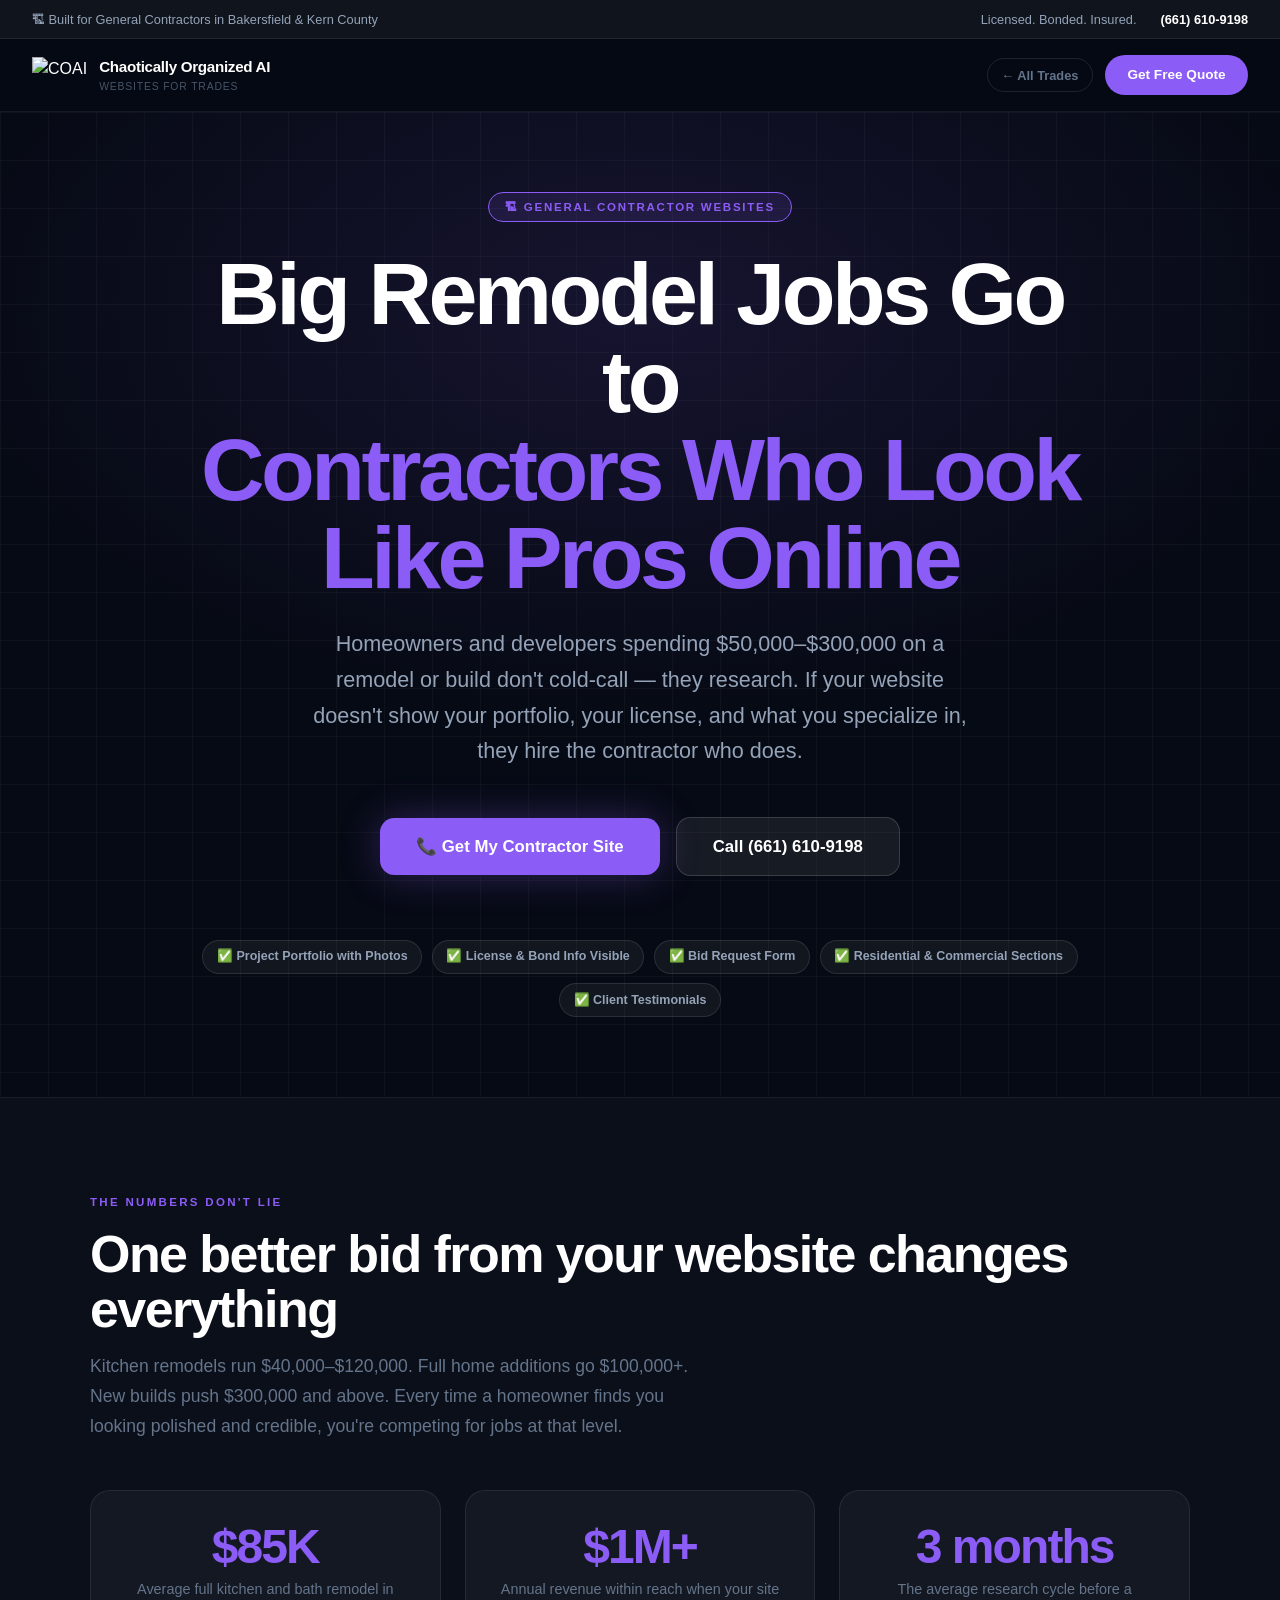
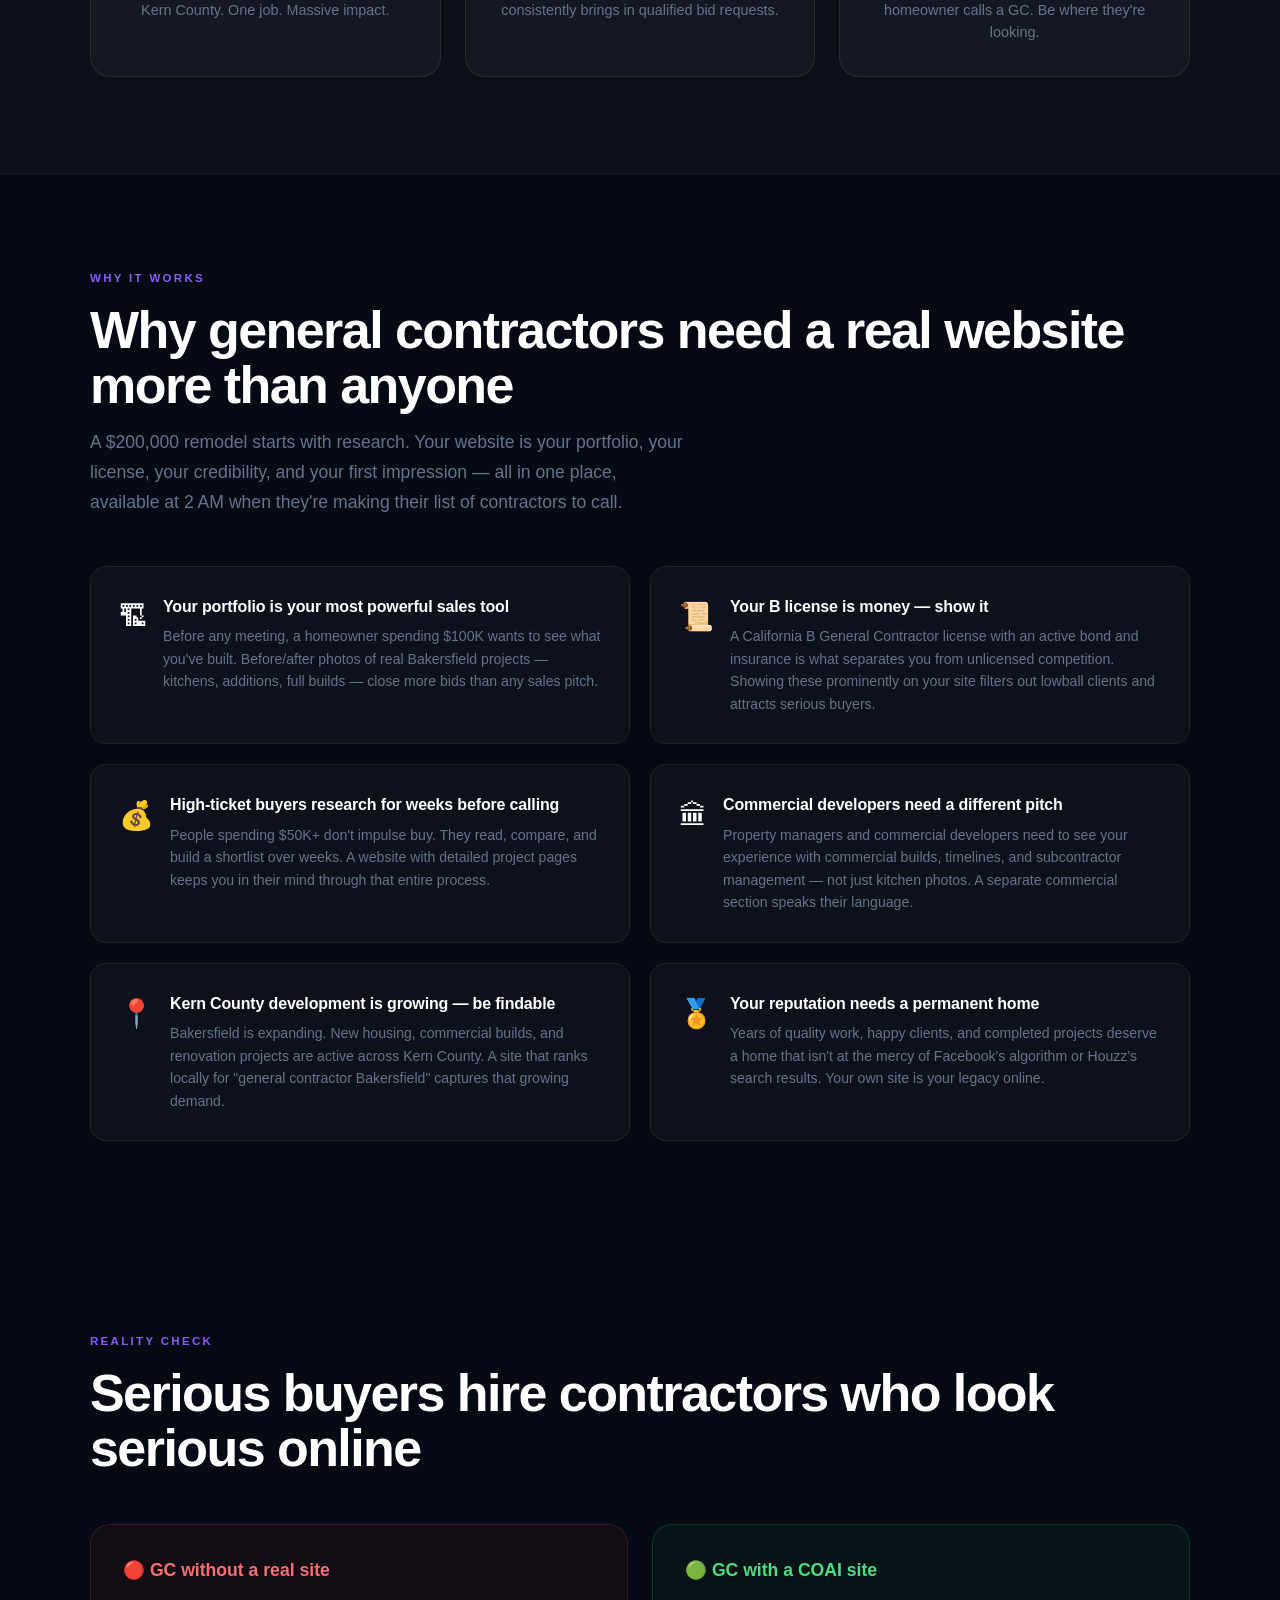
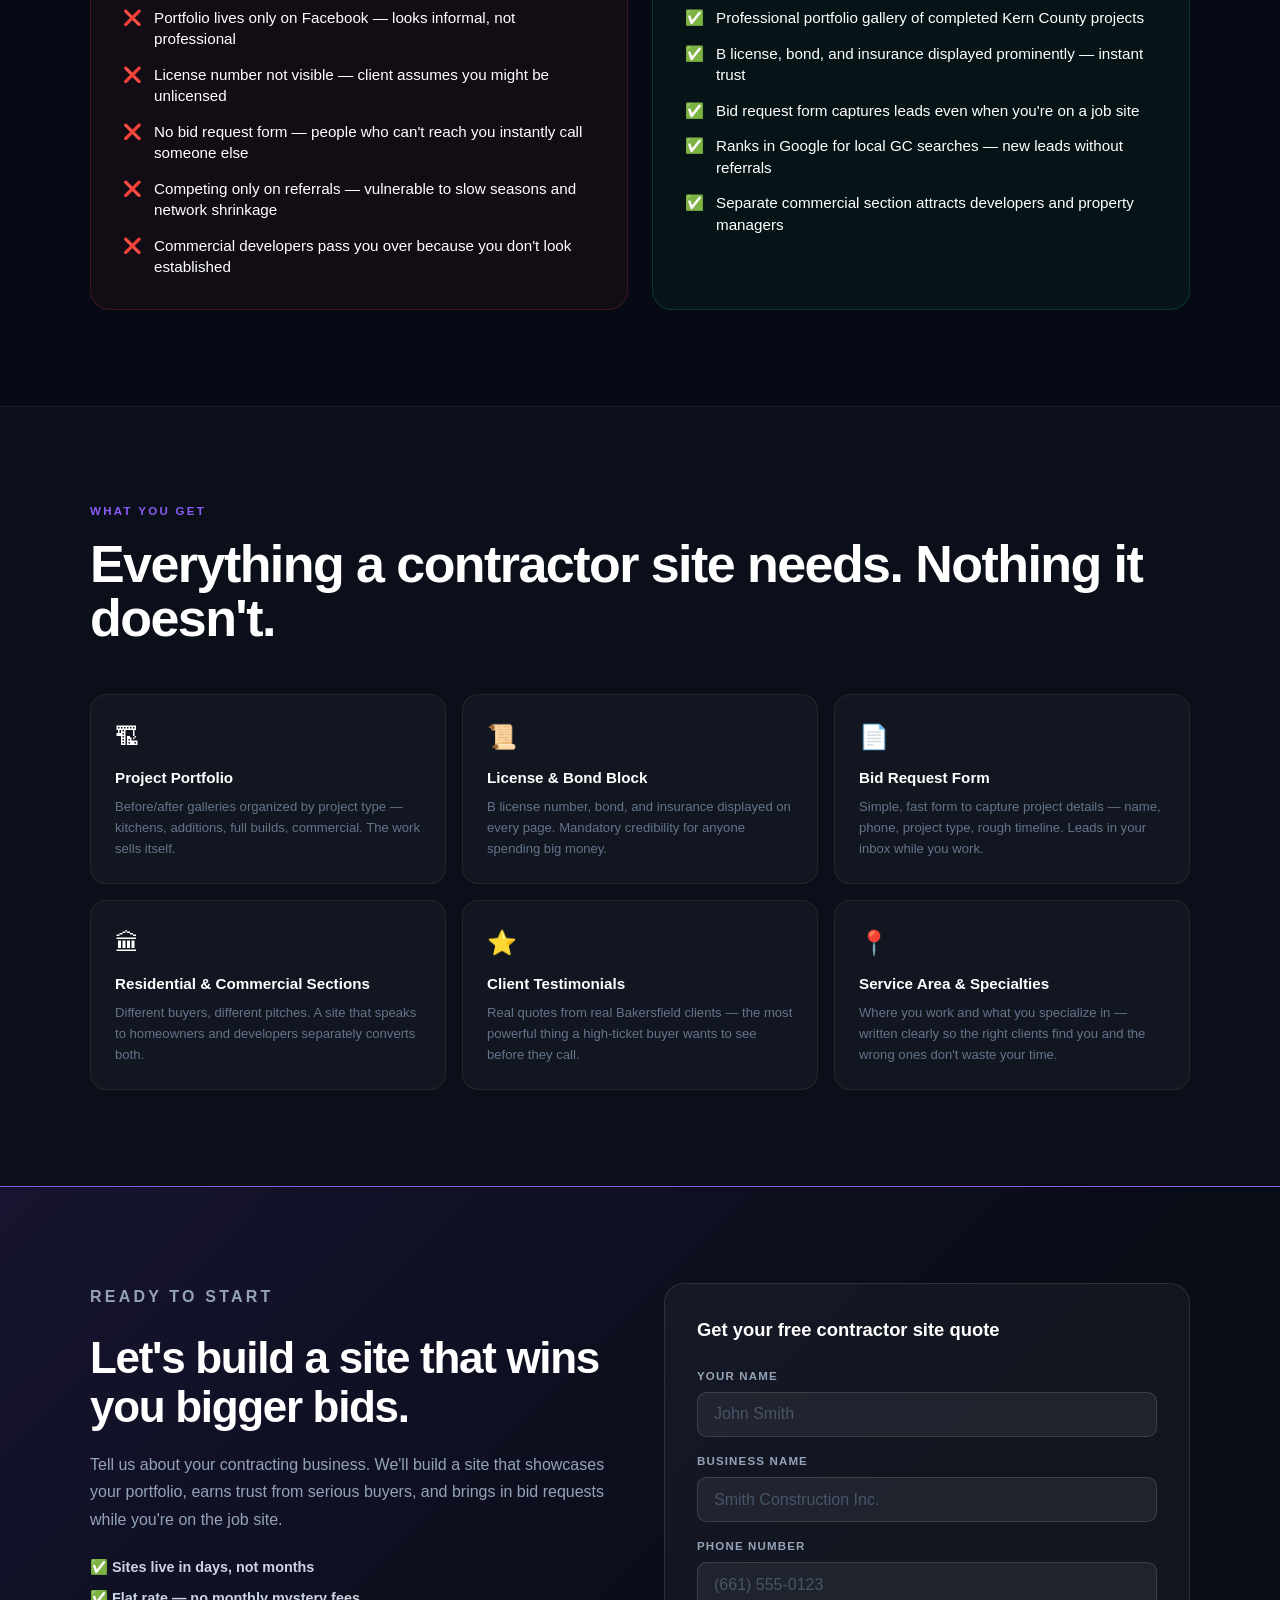
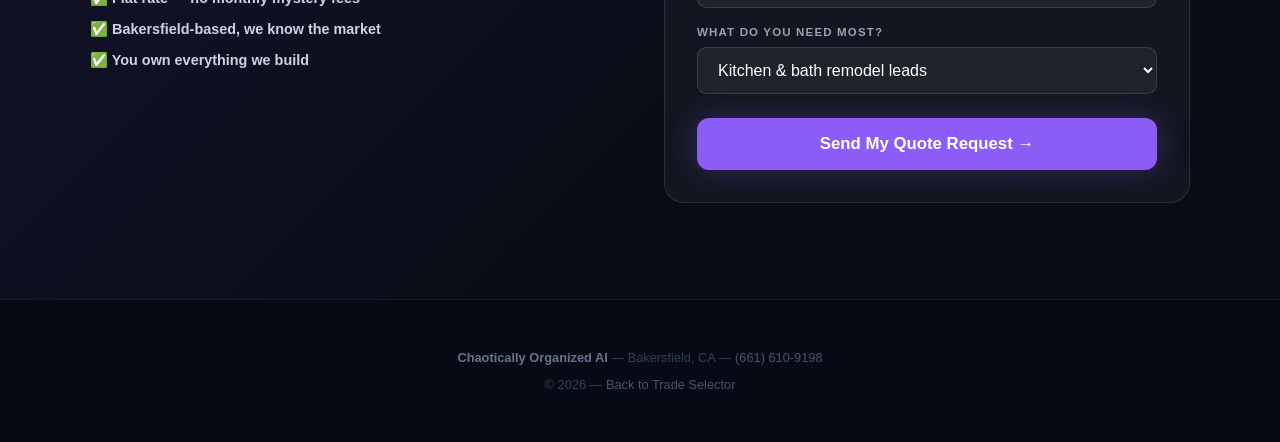
==== contractor.html @ c40cfe0a "feat: redesign with trade selector and 6 dedicated trade pages - index.html rebuilt as full-screen t" ====
<!DOCTYPE html>
<html lang="en">
<head>
    <meta charset="UTF-8">
    <meta name="viewport" content="width=device-width, initial-scale=1.0">
    <title>General Contractor Websites That Win Big Bids | Chaotically Organized AI</title>
    <link rel="stylesheet" href="trade-page.css">
    <style>
        :root {
            --tc: #8b5cf6;
            --tc-dark: #6d28d9;
            --tc-light: rgba(139,92,246,0.12);
            --tc-glow: rgba(139,92,246,0.3);
        }
    </style>
</head>
<body>

    <div class="topbar">
        <span>&#127959; Built for General Contractors in Bakersfield &amp; Kern County</span>
        <div style="display:flex;gap:1.5rem;align-items:center;">
            <span>Licensed. Bonded. Insured.</span>
            <a href="tel:6616109198">(661) 610-9198</a>
        </div>
    </div>

    <nav class="nav">
        <a href="index.html" class="nav-brand">
            <img src="coai-logo.jpg" alt="COAI">
            <div class="nav-brand-text">
                <h1>Chaotically Organized AI</h1>
                <p>Websites for trades</p>
            </div>
        </a>
        <div class="nav-actions">
            <a href="index.html" class="nav-back">&#8592; All Trades</a>
            <a href="#quote" class="nav-cta">Get Free Quote</a>
        </div>
    </nav>

    <section class="hero">
        <div class="hero-bg"></div>
        <div class="hero-bg-grid"></div>
        <div class="hero-content">
            <div class="hero-badge">&#127959; General Contractor Websites</div>
            <h1>Big Remodel Jobs Go to<br><span class="accent">Contractors Who Look Like Pros Online</span></h1>
            <p class="hero-sub">Homeowners and developers spending $50,000–$300,000 on a remodel or build don't cold-call — they research. If your website doesn't show your portfolio, your license, and what you specialize in, they hire the contractor who does.</p>
            <div class="hero-actions">
                <a href="#quote" class="btn-primary">&#128222; Get My Contractor Site</a>
                <a href="tel:6616109198" class="btn-secondary">Call (661) 610-9198</a>
            </div>
            <div class="trust-pills">
                <span class="trust-pill">&#9989; Project Portfolio with Photos</span>
                <span class="trust-pill">&#9989; License &amp; Bond Info Visible</span>
                <span class="trust-pill">&#9989; Bid Request Form</span>
                <span class="trust-pill">&#9989; Residential &amp; Commercial Sections</span>
                <span class="trust-pill">&#9989; Client Testimonials</span>
            </div>
        </div>
    </section>

    <section class="money-section">
        <div class="container">
            <p class="section-label">The Numbers Don't Lie</p>
            <h2 class="section-title">One better bid from your website changes everything</h2>
            <p class="section-body">Kitchen remodels run $40,000–$120,000. Full home additions go $100,000+. New builds push $300,000 and above. Every time a homeowner finds you looking polished and credible, you're competing for jobs at that level.</p>
            <div class="money-grid">
                <div class="money-card">
                    <div class="money-num">$85K</div>
                    <div class="money-label">Average full kitchen and bath remodel in Kern County. One job. Massive impact.</div>
                </div>
                <div class="money-card">
                    <div class="money-num">$1M+</div>
                    <div class="money-label">Annual revenue within reach when your site consistently brings in qualified bid requests.</div>
                </div>
                <div class="money-card">
                    <div class="money-num">3 months</div>
                    <div class="money-label">The average research cycle before a homeowner calls a GC. Be where they're looking.</div>
                </div>
            </div>
        </div>
    </section>

    <section style="padding:6rem 2rem;">
        <div class="container">
            <p class="section-label">Why It Works</p>
            <h2 class="section-title">Why general contractors need a real website more than anyone</h2>
            <p class="section-body" style="margin-bottom:0;">A $200,000 remodel starts with research. Your website is your portfolio, your license, your credibility, and your first impression — all in one place, available at 2 AM when they're making their list of contractors to call.</p>
            <div class="why-grid">
                <div class="why-card">
                    <span class="why-icon">&#127959;</span>
                    <div>
                        <h3>Your portfolio is your most powerful sales tool</h3>
                        <p>Before any meeting, a homeowner spending $100K wants to see what you've built. Before/after photos of real Bakersfield projects — kitchens, additions, full builds — close more bids than any sales pitch.</p>
                    </div>
                </div>
                <div class="why-card">
                    <span class="why-icon">&#128220;</span>
                    <div>
                        <h3>Your B license is money — show it</h3>
                        <p>A California B General Contractor license with an active bond and insurance is what separates you from unlicensed competition. Showing these prominently on your site filters out lowball clients and attracts serious buyers.</p>
                    </div>
                </div>
                <div class="why-card">
                    <span class="why-icon">&#128176;</span>
                    <div>
                        <h3>High-ticket buyers research for weeks before calling</h3>
                        <p>People spending $50K+ don't impulse buy. They read, compare, and build a shortlist over weeks. A website with detailed project pages keeps you in their mind through that entire process.</p>
                    </div>
                </div>
                <div class="why-card">
                    <span class="why-icon">&#127963;</span>
                    <div>
                        <h3>Commercial developers need a different pitch</h3>
                        <p>Property managers and commercial developers need to see your experience with commercial builds, timelines, and subcontractor management — not just kitchen photos. A separate commercial section speaks their language.</p>
                    </div>
                </div>
                <div class="why-card">
                    <span class="why-icon">&#128205;</span>
                    <div>
                        <h3>Kern County development is growing — be findable</h3>
                        <p>Bakersfield is expanding. New housing, commercial builds, and renovation projects are active across Kern County. A site that ranks locally for "general contractor Bakersfield" captures that growing demand.</p>
                    </div>
                </div>
                <div class="why-card">
                    <span class="why-icon">&#127941;</span>
                    <div>
                        <h3>Your reputation needs a permanent home</h3>
                        <p>Years of quality work, happy clients, and completed projects deserve a home that isn't at the mercy of Facebook's algorithm or Houzz's search results. Your own site is your legacy online.</p>
                    </div>
                </div>
            </div>
        </div>
    </section>

    <section class="compare-section">
        <div class="container">
            <p class="section-label">Reality Check</p>
            <h2 class="section-title">Serious buyers hire contractors who look serious online</h2>
            <div class="compare-grid">
                <div class="compare-bad">
                    <h3>&#128308; GC without a real site</h3>
                    <ul class="compare-list">
                        <li><span>&#10060;</span><span>Portfolio lives only on Facebook — looks informal, not professional</span></li>
                        <li><span>&#10060;</span><span>License number not visible — client assumes you might be unlicensed</span></li>
                        <li><span>&#10060;</span><span>No bid request form — people who can't reach you instantly call someone else</span></li>
                        <li><span>&#10060;</span><span>Competing only on referrals — vulnerable to slow seasons and network shrinkage</span></li>
                        <li><span>&#10060;</span><span>Commercial developers pass you over because you don't look established</span></li>
                    </ul>
                </div>
                <div class="compare-good">
                    <h3>&#128994; GC with a COAI site</h3>
                    <ul class="compare-list">
                        <li><span>&#9989;</span><span>Professional portfolio gallery of completed Kern County projects</span></li>
                        <li><span>&#9989;</span><span>B license, bond, and insurance displayed prominently — instant trust</span></li>
                        <li><span>&#9989;</span><span>Bid request form captures leads even when you're on a job site</span></li>
                        <li><span>&#9989;</span><span>Ranks in Google for local GC searches — new leads without referrals</span></li>
                        <li><span>&#9989;</span><span>Separate commercial section attracts developers and property managers</span></li>
                    </ul>
                </div>
            </div>
        </div>
    </section>

    <section class="features-section">
        <div class="container">
            <p class="section-label">What You Get</p>
            <h2 class="section-title">Everything a contractor site needs. Nothing it doesn't.</h2>
            <div class="features-grid">
                <div class="feature-card">
                    <div class="feat-icon">&#127959;</div>
                    <h3>Project Portfolio</h3>
                    <p>Before/after galleries organized by project type — kitchens, additions, full builds, commercial. The work sells itself.</p>
                </div>
                <div class="feature-card">
                    <div class="feat-icon">&#128220;</div>
                    <h3>License &amp; Bond Block</h3>
                    <p>B license number, bond, and insurance displayed on every page. Mandatory credibility for anyone spending big money.</p>
                </div>
                <div class="feature-card">
                    <div class="feat-icon">&#128196;</div>
                    <h3>Bid Request Form</h3>
                    <p>Simple, fast form to capture project details — name, phone, project type, rough timeline. Leads in your inbox while you work.</p>
                </div>
                <div class="feature-card">
                    <div class="feat-icon">&#127963;</div>
                    <h3>Residential &amp; Commercial Sections</h3>
                    <p>Different buyers, different pitches. A site that speaks to homeowners and developers separately converts both.</p>
                </div>
                <div class="feature-card">
                    <div class="feat-icon">&#11088;</div>
                    <h3>Client Testimonials</h3>
                    <p>Real quotes from real Bakersfield clients — the most powerful thing a high-ticket buyer wants to see before they call.</p>
                </div>
                <div class="feature-card">
                    <div class="feat-icon">&#128205;</div>
                    <h3>Service Area &amp; Specialties</h3>
                    <p>Where you work and what you specialize in — written clearly so the right clients find you and the wrong ones don't waste your time.</p>
                </div>
            </div>
        </div>
    </section>

    <section id="quote" class="cta-section">
        <div class="container">
            <div class="cta-inner">
                <div class="cta-copy">
                    <p class="section-label">Ready to Start</p>
                    <h2>Let's build a site that wins you bigger bids.</h2>
                    <p>Tell us about your contracting business. We'll build a site that showcases your portfolio, earns trust from serious buyers, and brings in bid requests while you're on the job site.</p>
                    <div class="cta-facts">
                        <span class="cta-fact">&#9989; Sites live in days, not months</span>
                        <span class="cta-fact">&#9989; Flat rate — no monthly mystery fees</span>
                        <span class="cta-fact">&#9989; Bakersfield-based, we know the market</span>
                        <span class="cta-fact">&#9989; You own everything we build</span>
                    </div>
                </div>
                <div class="cta-form">
                    <h3>Get your free contractor site quote</h3>
                    <form>
                        <div class="form-field">
                            <label>Your Name</label>
                            <input type="text" placeholder="John Smith" required>
                        </div>
                        <div class="form-field">
                            <label>Business Name</label>
                            <input type="text" placeholder="Smith Construction Inc." required>
                        </div>
                        <div class="form-field">
                            <label>Phone Number</label>
                            <input type="tel" placeholder="(661) 555-0123" required>
                        </div>
                        <div class="form-field">
                            <label>What do you need most?</label>
                            <select>
                                <option>Kitchen &amp; bath remodel leads</option>
                                <option>Home addition and new build bids</option>
                                <option>Commercial construction clients</option>
                                <option>A portfolio site to close more bids</option>
                                <option>All of the above</option>
                            </select>
                        </div>
                        <button type="submit" class="form-submit">Send My Quote Request &#8594;</button>
                    </form>
                </div>
            </div>
        </div>
    </section>

    <footer>
        <strong>Chaotically Organized AI</strong> &mdash; Bakersfield, CA &mdash; <a href="tel:6616109198">(661) 610-9198</a><br>
        <span style="margin-top:0.5rem;display:block;">&copy; 2026 &mdash; <a href="index.html">Back to Trade Selector</a></span>
    </footer>

</body>
</html>
---- trade-page.css ----
/* Shared styles for all trade pages */
* { box-sizing: border-box; margin: 0; padding: 0; }

:root {
    --tc: #3b82f6;
    --tc-dark: #1d4ed8;
    --tc-light: rgba(59,130,246,0.15);
    --tc-glow: rgba(59,130,246,0.25);
}

html { scroll-behavior: smooth; }

body {
    font-family: -apple-system, BlinkMacSystemFont, "Segoe UI", Roboto, sans-serif;
    background: #060a14;
    color: white;
    line-height: 1.5;
}

/* Top bar */
.topbar {
    display: flex;
    justify-content: space-between;
    align-items: center;
    padding: 0.6rem 2rem;
    background: rgba(255,255,255,0.04);
    border-bottom: 1px solid rgba(255,255,255,0.07);
    font-size: 0.8rem;
    color: #94a3b8;
    flex-wrap: wrap;
    gap: 0.5rem;
}

.topbar a { color: white; text-decoration: none; font-weight: 700; }

/* Nav */
.nav {
    display: flex;
    justify-content: space-between;
    align-items: center;
    padding: 1rem 2rem;
    border-bottom: 1px solid rgba(255,255,255,0.07);
    position: sticky;
    top: 0;
    z-index: 100;
    background: rgba(6,10,20,0.95);
    backdrop-filter: blur(12px);
}

.nav-brand {
    display: flex;
    align-items: center;
    gap: 0.75rem;
    text-decoration: none;
    color: white;
}

.nav-brand img { height: 2.25rem; width: auto; }
.nav-brand-text h1 { font-size: 0.95rem; font-weight: 900; letter-spacing: -0.02em; }
.nav-brand-text p { font-size: 0.65rem; color: #475569; text-transform: uppercase; letter-spacing: 0.08em; }

.nav-actions { display: flex; gap: 0.75rem; align-items: center; }

.nav-back {
    color: #64748b;
    text-decoration: none;
    font-size: 0.8rem;
    font-weight: 600;
    padding: 0.4rem 0.85rem;
    border: 1px solid rgba(255,255,255,0.1);
    border-radius: 99px;
    transition: color 0.2s, border-color 0.2s;
}

.nav-back:hover { color: white; border-color: rgba(255,255,255,0.3); }

.nav-cta {
    background: var(--tc);
    color: white;
    text-decoration: none;
    font-weight: 800;
    font-size: 0.85rem;
    padding: 0.6rem 1.4rem;
    border-radius: 99px;
    transition: opacity 0.2s, transform 0.2s;
}

.nav-cta:hover { opacity: 0.85; transform: scale(1.03); }

/* Hero */
.hero {
    min-height: 92vh;
    display: flex;
    flex-direction: column;
    justify-content: center;
    padding: 5rem 2rem;
    text-align: center;
    position: relative;
    overflow: hidden;
}

.hero-bg {
    position: absolute;
    inset: 0;
    background: radial-gradient(ellipse 80% 60% at 50% 20%, var(--tc-light), transparent 70%);
    pointer-events: none;
}

.hero-bg-grid {
    position: absolute;
    inset: 0;
    background-image:
        linear-gradient(rgba(255,255,255,0.03) 1px, transparent 1px),
        linear-gradient(90deg, rgba(255,255,255,0.03) 1px, transparent 1px);
    background-size: 48px 48px;
    pointer-events: none;
}

.hero-content {
    position: relative;
    z-index: 2;
    max-width: 900px;
    margin: 0 auto;
}

.hero-badge {
    display: inline-flex;
    align-items: center;
    gap: 0.4rem;
    background: var(--tc-light);
    border: 1px solid var(--tc);
    color: var(--tc);
    font-size: 0.72rem;
    font-weight: 800;
    text-transform: uppercase;
    letter-spacing: 0.15em;
    padding: 0.35rem 1rem;
    border-radius: 99px;
    margin-bottom: 1.75rem;
}

.hero h1 {
    font-size: clamp(2.5rem, 7vw, 5.5rem);
    font-weight: 900;
    letter-spacing: -0.04em;
    line-height: 1;
    margin-bottom: 1.5rem;
}

.hero h1 .accent { color: var(--tc); }

.hero-sub {
    font-size: clamp(1.05rem, 2.5vw, 1.35rem);
    color: #94a3b8;
    max-width: 680px;
    margin: 0 auto 3rem;
    line-height: 1.65;
}

.hero-actions {
    display: flex;
    flex-direction: column;
    gap: 1rem;
    align-items: center;
    justify-content: center;
    margin-bottom: 4rem;
}

@media (min-width: 540px) {
    .hero-actions { flex-direction: row; }
}

.btn-primary {
    display: inline-flex;
    align-items: center;
    gap: 0.5rem;
    background: var(--tc);
    color: white;
    text-decoration: none;
    font-weight: 800;
    font-size: 1.05rem;
    padding: 1rem 2.25rem;
    border-radius: 0.9rem;
    transition: opacity 0.2s, transform 0.15s;
    box-shadow: 0 0 40px var(--tc-glow);
    border: none;
    cursor: pointer;
}

.btn-primary:hover { opacity: 0.88; transform: translateY(-2px); }

.btn-secondary {
    display: inline-flex;
    align-items: center;
    gap: 0.5rem;
    background: rgba(255,255,255,0.07);
    border: 1px solid rgba(255,255,255,0.15);
    color: white;
    text-decoration: none;
    font-weight: 700;
    font-size: 1.05rem;
    padding: 1rem 2.25rem;
    border-radius: 0.9rem;
    transition: background 0.2s, transform 0.15s;
}

.btn-secondary:hover { background: rgba(255,255,255,0.12); transform: translateY(-2px); }

/* Trust pills */
.trust-pills {
    display: flex;
    flex-wrap: wrap;
    justify-content: center;
    gap: 0.6rem;
}

.trust-pill {
    background: rgba(255,255,255,0.05);
    border: 1px solid rgba(255,255,255,0.1);
    padding: 0.4rem 0.85rem;
    border-radius: 99px;
    font-size: 0.78rem;
    font-weight: 600;
    color: #94a3b8;
}

/* Section base */
section { padding: 6rem 2rem; }
.container { max-width: 1100px; margin: 0 auto; }
.section-label {
    font-size: 0.72rem;
    text-transform: uppercase;
    letter-spacing: 0.2em;
    font-weight: 700;
    color: var(--tc);
    margin-bottom: 1rem;
}
.section-title {
    font-size: clamp(2rem, 5vw, 3.25rem);
    font-weight: 900;
    letter-spacing: -0.03em;
    line-height: 1.05;
    margin-bottom: 1rem;
}
.section-body {
    font-size: 1.1rem;
    color: #64748b;
    max-width: 600px;
    line-height: 1.7;
}

/* Money section */
.money-section {
    background: rgba(255,255,255,0.02);
    border-top: 1px solid rgba(255,255,255,0.06);
    border-bottom: 1px solid rgba(255,255,255,0.06);
}

.money-grid {
    display: grid;
    grid-template-columns: 1fr;
    gap: 1.5rem;
    margin-top: 3rem;
}

@media (min-width: 640px) { .money-grid { grid-template-columns: repeat(3, 1fr); } }

.money-card {
    background: rgba(255,255,255,0.04);
    border: 1px solid rgba(255,255,255,0.08);
    border-radius: 1.25rem;
    padding: 2rem;
    text-align: center;
}

.money-num {
    font-size: 3rem;
    font-weight: 900;
    letter-spacing: -0.04em;
    color: var(--tc);
    line-height: 1;
    margin-bottom: 0.5rem;
}

.money-label {
    font-size: 0.9rem;
    color: #64748b;
    line-height: 1.5;
}

/* Why section */
.why-grid {
    display: grid;
    grid-template-columns: 1fr;
    gap: 1.25rem;
    margin-top: 3rem;
}

@media (min-width: 680px) { .why-grid { grid-template-columns: repeat(2, 1fr); } }

.why-card {
    background: rgba(255,255,255,0.03);
    border: 1px solid rgba(255,255,255,0.07);
    border-radius: 1rem;
    padding: 1.75rem;
    display: flex;
    gap: 1rem;
    align-items: flex-start;
    transition: border-color 0.2s, background 0.2s;
}

.why-card:hover {
    border-color: var(--tc);
    background: var(--tc-light);
}

.why-icon {
    font-size: 1.75rem;
    flex-shrink: 0;
    margin-top: 0.1rem;
}

.why-card h3 {
    font-size: 1rem;
    font-weight: 800;
    margin-bottom: 0.4rem;
    letter-spacing: -0.01em;
}

.why-card p {
    font-size: 0.88rem;
    color: #64748b;
    line-height: 1.6;
}

/* Comparison section */
.compare-section { background: #060a14; }

.compare-grid {
    display: grid;
    grid-template-columns: 1fr;
    gap: 1.5rem;
    margin-top: 3rem;
}

@media (min-width: 680px) { .compare-grid { grid-template-columns: 1fr 1fr; } }

.compare-bad {
    background: rgba(239,68,68,0.05);
    border: 1px solid rgba(239,68,68,0.2);
    border-radius: 1.25rem;
    padding: 2rem;
}

.compare-bad h3 { font-size: 1.1rem; font-weight: 800; color: #f87171; margin-bottom: 1.5rem; }

.compare-good {
    background: rgba(34,197,94,0.05);
    border: 1px solid rgba(34,197,94,0.2);
    border-radius: 1.25rem;
    padding: 2rem;
}

.compare-good h3 { font-size: 1.1rem; font-weight: 800; color: #4ade80; margin-bottom: 1.5rem; }

.compare-list {
    list-style: none;
    display: flex;
    flex-direction: column;
    gap: 0.9rem;
}

.compare-list li {
    display: flex;
    gap: 0.75rem;
    font-size: 0.95rem;
    align-items: flex-start;
    line-height: 1.4;
}

/* Features section */
.features-section {
    background: rgba(255,255,255,0.02);
    border-top: 1px solid rgba(255,255,255,0.06);
}

.features-grid {
    display: grid;
    grid-template-columns: 1fr;
    gap: 1rem;
    margin-top: 3rem;
}

@media (min-width: 680px) { .features-grid { grid-template-columns: repeat(3, 1fr); } }

.feature-card {
    background: rgba(255,255,255,0.03);
    border: 1px solid rgba(255,255,255,0.07);
    border-radius: 1rem;
    padding: 1.5rem;
}

.feature-card .feat-icon { font-size: 1.5rem; margin-bottom: 0.75rem; }
.feature-card h3 { font-size: 0.95rem; font-weight: 800; margin-bottom: 0.4rem; }
.feature-card p { font-size: 0.82rem; color: #64748b; line-height: 1.6; }

/* CTA Section */
.cta-section {
    background: linear-gradient(135deg, var(--tc-light) 0%, rgba(255,255,255,0.01) 60%);
    border-top: 1px solid var(--tc);
}

.cta-inner {
    display: grid;
    grid-template-columns: 1fr;
    gap: 3rem;
    align-items: start;
}

@media (min-width: 768px) { .cta-inner { grid-template-columns: 1fr 1fr; } }

.cta-copy h2 {
    font-size: clamp(1.8rem, 4vw, 2.75rem);
    font-weight: 900;
    letter-spacing: -0.03em;
    line-height: 1.1;
    margin-bottom: 1.25rem;
}

.cta-copy p { font-size: 1rem; color: #94a3b8; line-height: 1.7; margin-bottom: 1.5rem; }

.cta-facts { display: flex; flex-direction: column; gap: 0.6rem; }

.cta-fact {
    display: flex;
    align-items: center;
    gap: 0.6rem;
    font-size: 0.9rem;
    font-weight: 600;
    color: #cbd5e1;
}

/* Form */
.cta-form {
    background: rgba(255,255,255,0.04);
    border: 1px solid rgba(255,255,255,0.1);
    border-radius: 1.25rem;
    padding: 2rem;
}

.cta-form h3 { font-size: 1.15rem; font-weight: 800; margin-bottom: 1.5rem; }

.form-field { margin-bottom: 1rem; }

.form-field label {
    display: block;
    font-size: 0.72rem;
    text-transform: uppercase;
    letter-spacing: 0.1em;
    font-weight: 700;
    color: #94a3b8;
    margin-bottom: 0.4rem;
}

.form-field input,
.form-field select {
    width: 100%;
    background: rgba(255,255,255,0.06);
    border: 1px solid rgba(255,255,255,0.12);
    color: white;
    font-size: 1rem;
    padding: 0.8rem 1rem;
    border-radius: 0.6rem;
    outline: none;
    transition: border-color 0.2s;
    font-family: inherit;
}

.form-field input::placeholder { color: #475569; }
.form-field input:focus,
.form-field select:focus { border-color: var(--tc); }
.form-field select option { background: #0f172a; }

.form-submit {
    width: 100%;
    background: var(--tc);
    color: white;
    border: none;
    font-weight: 800;
    font-size: 1.05rem;
    padding: 1rem;
    border-radius: 0.75rem;
    cursor: pointer;
    margin-top: 0.5rem;
    transition: opacity 0.2s, transform 0.15s;
    box-shadow: 0 0 30px var(--tc-glow);
}

.form-submit:hover { opacity: 0.87; transform: translateY(-1px); }

/* Footer */
footer {
    padding: 3rem 2rem;
    border-top: 1px solid rgba(255,255,255,0.06);
    text-align: center;
    color: #334155;
    font-size: 0.8rem;
}

footer strong { color: #64748b; }
footer a { color: #475569; text-decoration: none; }
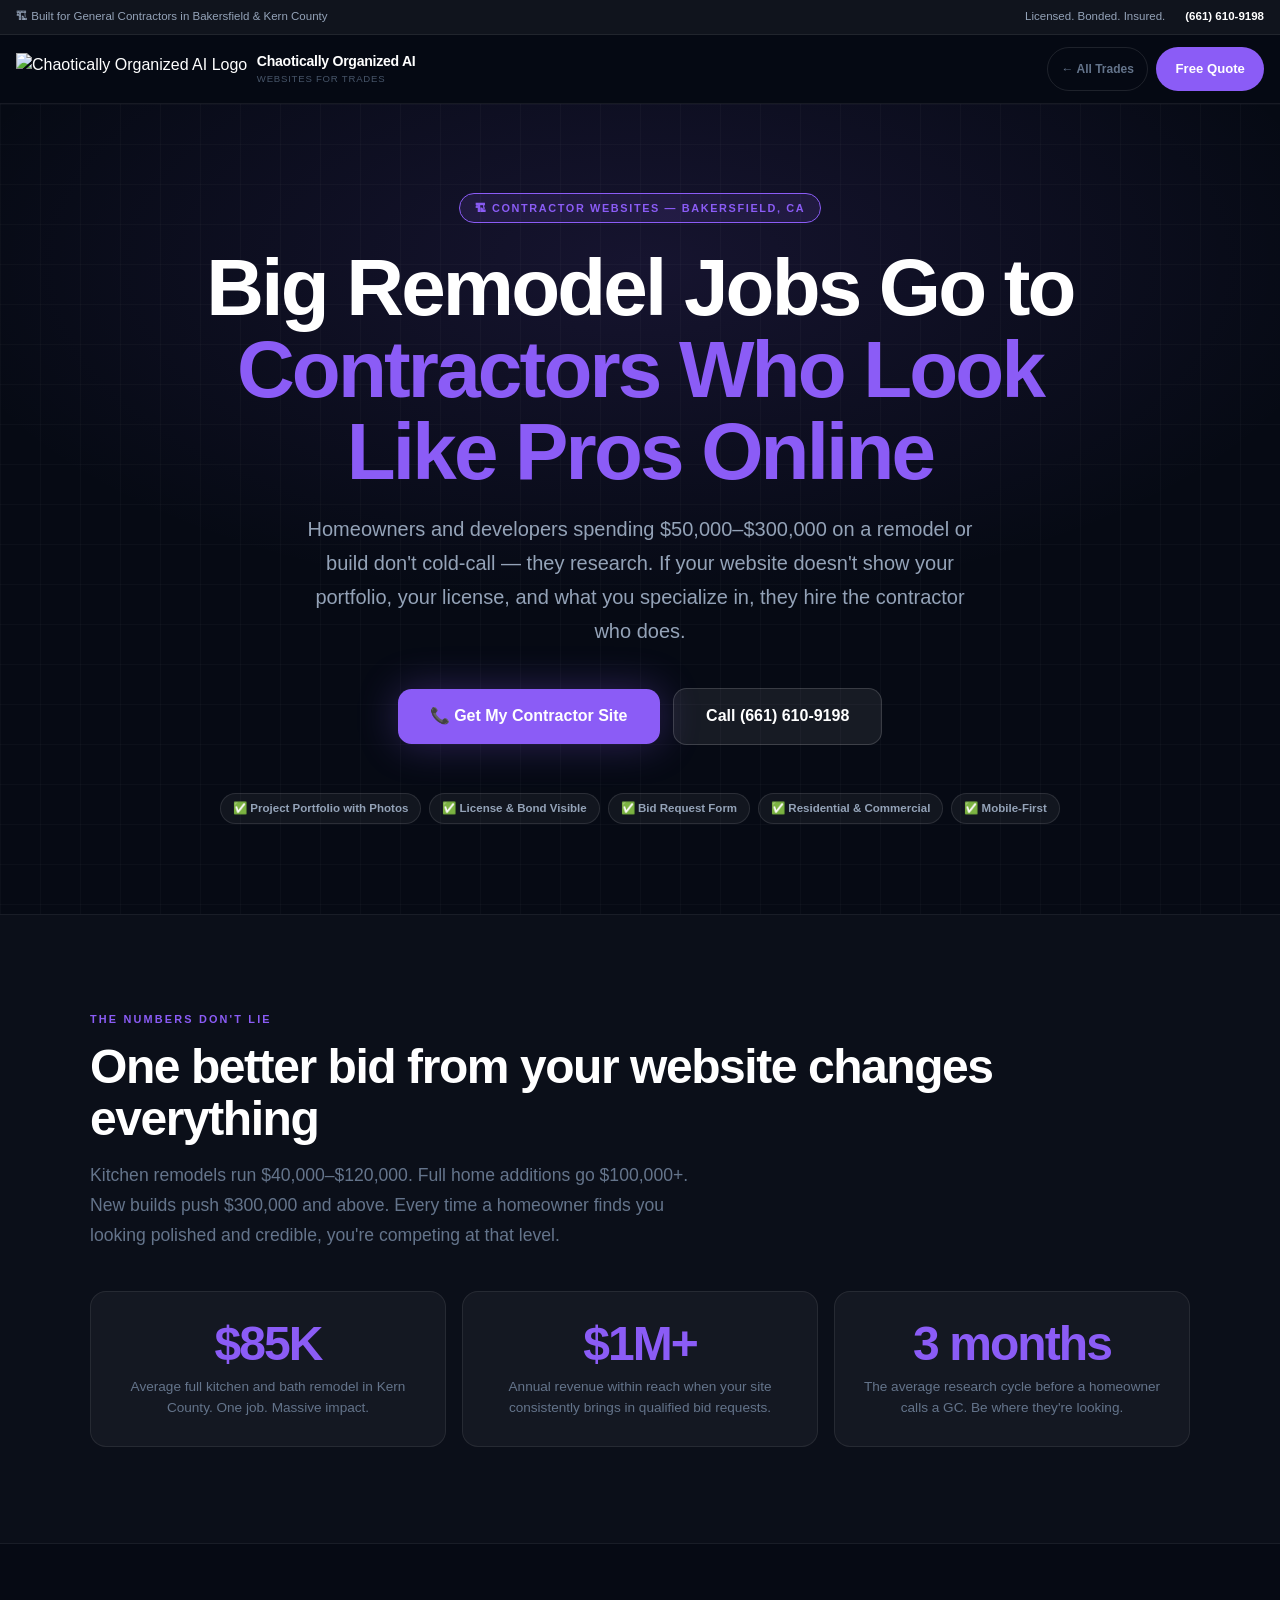
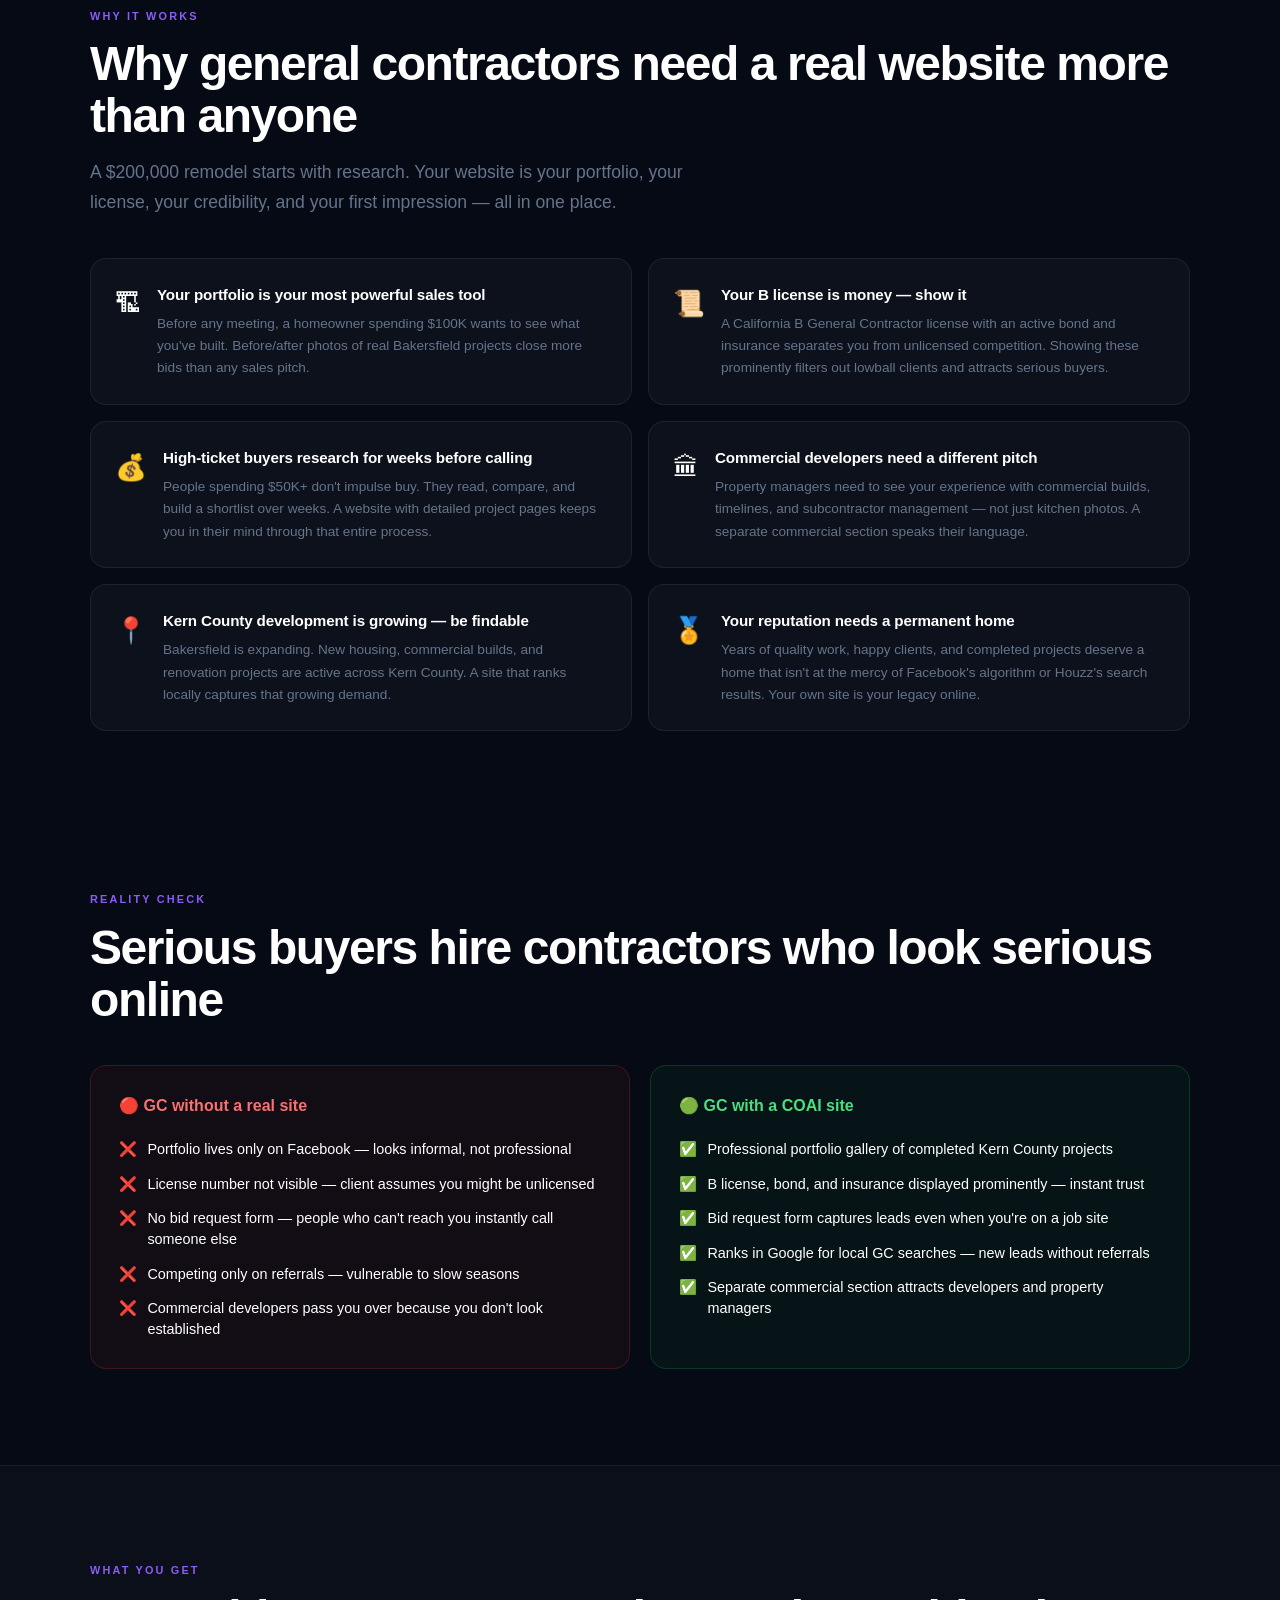
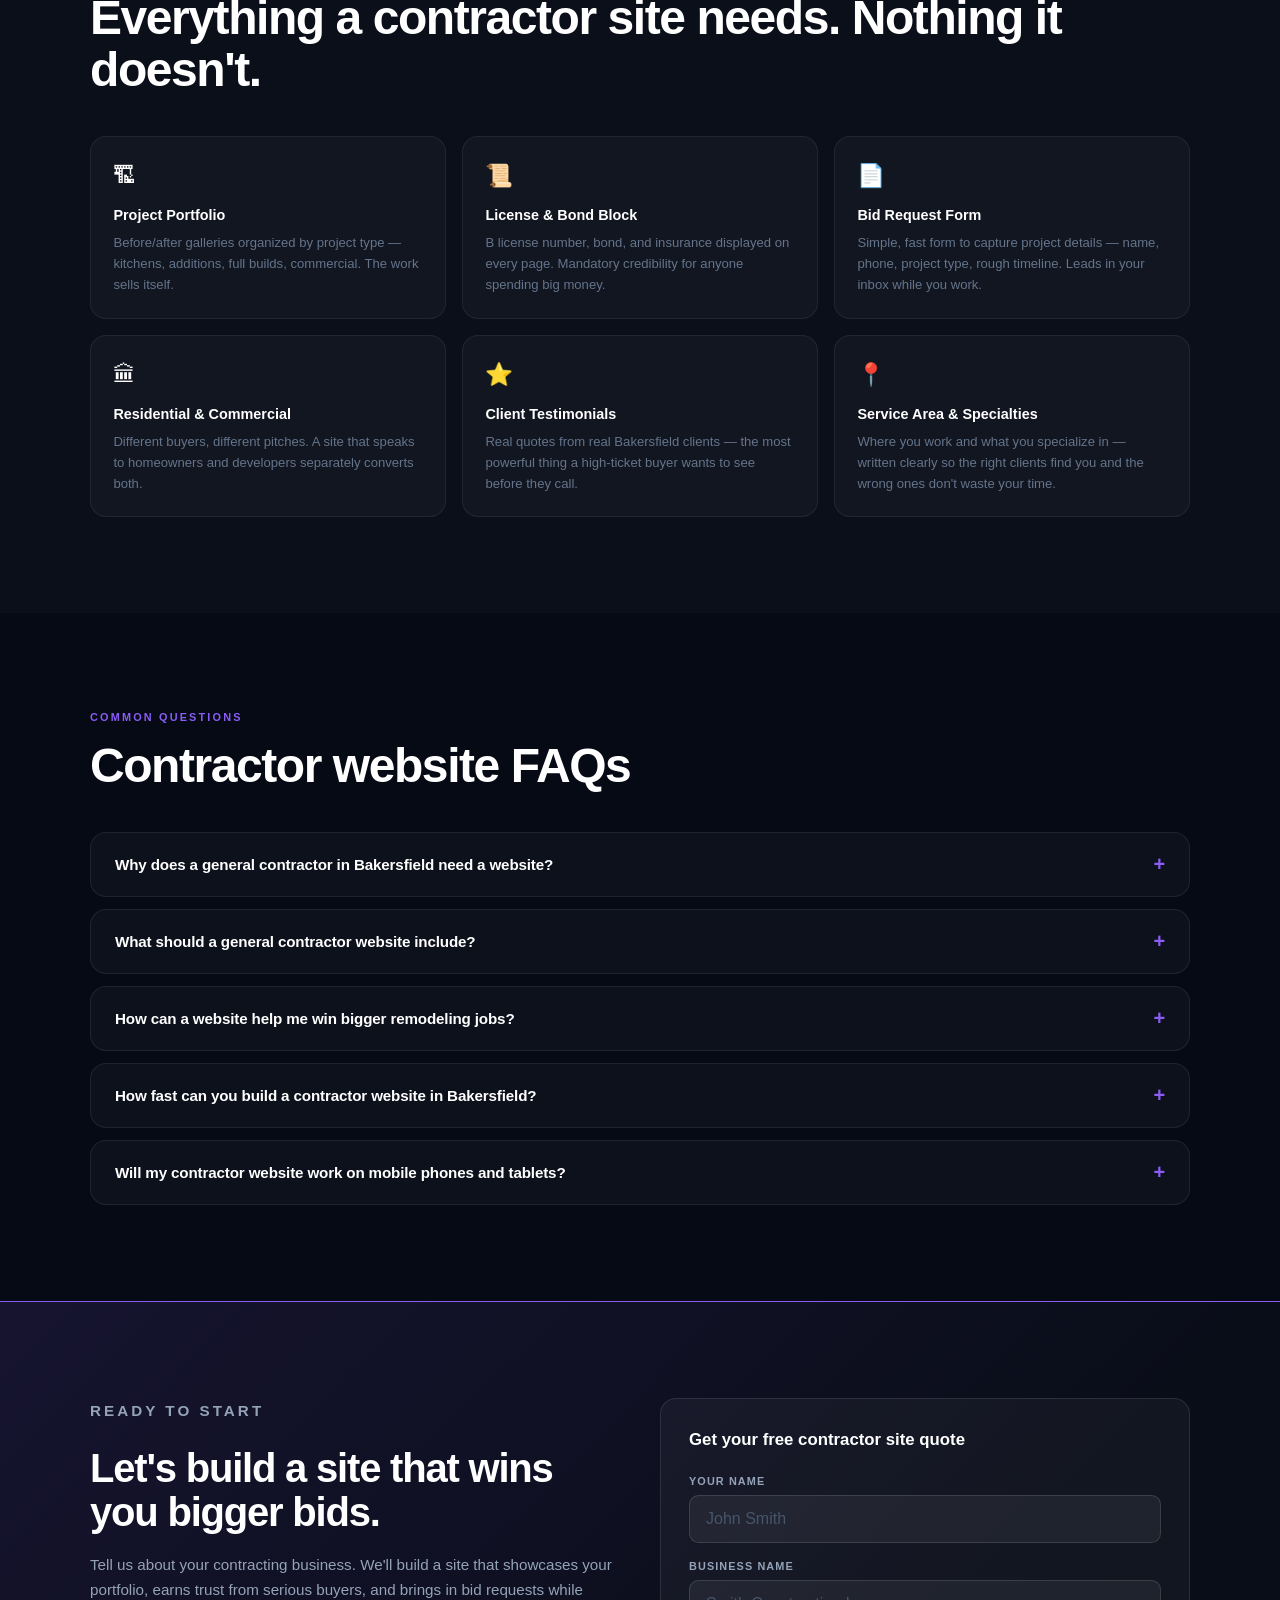
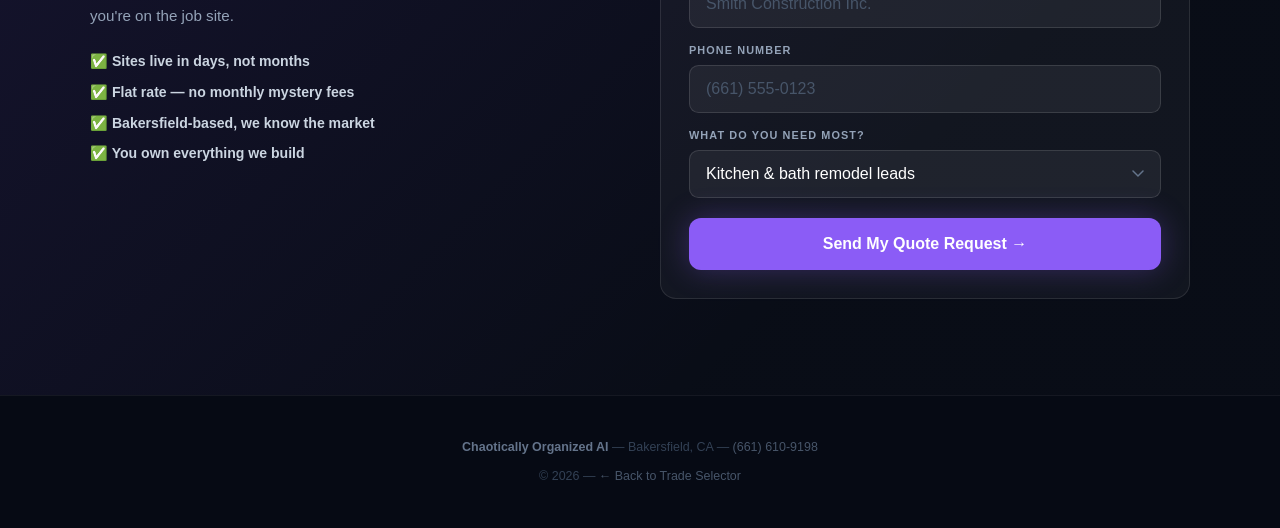
==== commit 97ae45d5: "feat: mobile/tablet responsive + SEO, GEO, AEO optimization - trade-page.css: full mobile-first rewr" ====
--- a/contractor.html
+++ b/contractor.html
@@ -3,46 +3,105 @@
 <head>
     <meta charset="UTF-8">
     <meta name="viewport" content="width=device-width, initial-scale=1.0">
-    <title>General Contractor Websites That Win Big Bids | Chaotically Organized AI</title>
+    <title>General Contractor Websites Bakersfield | Win Bigger Bids | Chaotically Organized AI</title>
+    <meta name="description" content="We build portfolio-first general contractor websites for Bakersfield and Kern County. License display, project gallery, bid request forms, residential and commercial sections. Get bigger jobs.">
+    <meta name="keywords" content="general contractor website Bakersfield, contractor website Kern County, GC website design, remodel contractor web design Bakersfield">
+    <meta name="robots" content="index, follow">
+    <link rel="canonical" href="https://www.chaoticallyorganizedai.com/contractor">
+    <meta name="geo.region" content="US-CA">
+    <meta name="geo.placename" content="Bakersfield, Kern County, California">
+    <meta name="geo.position" content="35.3733;-119.0187">
+    <meta name="ICBM" content="35.3733, -119.0187">
+    <meta property="og:type" content="website">
+    <meta property="og:title" content="General Contractor Websites That Win Bigger Bids | Chaotically Organized AI">
+    <meta property="og:description" content="Portfolio-first contractor websites for Bakersfield and Kern County. License display, project gallery, bid request forms, residential and commercial sections.">
+    <meta property="og:url" content="https://www.chaoticallyorganizedai.com/contractor">
+    <meta property="og:site_name" content="Chaotically Organized AI">
+    <meta name="twitter:card" content="summary_large_image">
+    <meta name="twitter:title" content="Contractor Websites Bakersfield | Chaotically Organized AI">
+    <meta name="twitter:description" content="Portfolio-first GC websites that win bigger bids in Bakersfield and Kern County. License, gallery, bid forms, residential and commercial sections.">
+    <script type="application/ld+json">
+    {
+      "@context": "https://schema.org",
+      "@graph": [
+        {
+          "@type": "LocalBusiness",
+          "@id": "https://www.chaoticallyorganizedai.com/#business",
+          "name": "Chaotically Organized AI",
+          "telephone": "+16616109198",
+          "address": {"@type": "PostalAddress", "addressLocality": "Bakersfield", "addressRegion": "CA", "addressCountry": "US"},
+          "areaServed": [{"@type": "City", "name": "Bakersfield"}, {"@type": "County", "name": "Kern County"}],
+          "url": "https://www.chaoticallyorganizedai.com"
+        },
+        {
+          "@type": "Service",
+          "name": "General Contractor Website Design",
+          "description": "Custom website design for general contractors in Bakersfield and Kern County. Portfolio gallery, license display, bid request forms, residential and commercial sections.",
+          "provider": {"@id": "https://www.chaoticallyorganizedai.com/#business"},
+          "areaServed": {"@type": "County", "name": "Kern County"},
+          "serviceType": "Web Design"
+        },
+        {
+          "@type": "FAQPage",
+          "mainEntity": [
+            {
+              "@type": "Question",
+              "name": "Why does a general contractor in Bakersfield need a website?",
+              "acceptedAnswer": {"@type": "Answer", "text": "Homeowners and developers spending $50,000–$300,000 on a remodel or build don't cold-call — they research. Your website is your portfolio, your license, your credibility, and your first impression all in one place, available at 2 AM when they're making their shortlist of contractors to call."}
+            },
+            {
+              "@type": "Question",
+              "name": "What should a general contractor website include?",
+              "acceptedAnswer": {"@type": "Answer", "text": "A high-converting GC website should include a project portfolio gallery with before/after photos, your California B license number and bond info, a bid request form, separate residential and commercial sections, client testimonials, and a service area page. The portfolio is the most important element — homeowners spending $100K+ need to see your completed work before they'll call."}
+            },
+            {
+              "@type": "Question",
+              "name": "How can a website help me win bigger remodeling jobs?",
+              "acceptedAnswer": {"@type": "Answer", "text": "High-ticket buyers (homeowners spending $50K+) research contractors for weeks before calling. A professional website with a strong portfolio keeps you in their consideration set through that entire research period. It also filters out low-budget clients and attracts serious buyers who are already committed to their project."}
+            },
+            {
+              "@type": "Question",
+              "name": "How fast can you build a contractor website in Bakersfield?",
+              "acceptedAnswer": {"@type": "Answer", "text": "Most general contractor websites are live within 3–7 business days. We'll need your license info, business details, and any project photos you want to showcase."}
+            },
+            {
+              "@type": "Question",
+              "name": "Will my contractor website work on mobile phones and tablets?",
+              "acceptedAnswer": {"@type": "Answer", "text": "Every site we build is mobile-first and fully responsive. Your portfolio looks great on every screen — from a homeowner checking it on their phone to a developer reviewing it on a tablet at a job site."}
+            }
+          ]
+        }
+      ]
+    }
+    </script>
     <link rel="stylesheet" href="trade-page.css">
     <style>
-        :root {
-            --tc: #8b5cf6;
-            --tc-dark: #6d28d9;
-            --tc-light: rgba(139,92,246,0.12);
-            --tc-glow: rgba(139,92,246,0.3);
-        }
+        :root { --tc: #8b5cf6; --tc-dark: #6d28d9; --tc-light: rgba(139,92,246,0.12); --tc-glow: rgba(139,92,246,0.3); }
     </style>
 </head>
 <body>
-
     <div class="topbar">
         <span>&#127959; Built for General Contractors in Bakersfield &amp; Kern County</span>
-        <div style="display:flex;gap:1.5rem;align-items:center;">
+        <div style="display:flex;gap:1.25rem;align-items:center;flex-wrap:wrap;">
             <span>Licensed. Bonded. Insured.</span>
             <a href="tel:6616109198">(661) 610-9198</a>
         </div>
     </div>
-
     <nav class="nav">
         <a href="index.html" class="nav-brand">
-            <img src="coai-logo.jpg" alt="COAI">
-            <div class="nav-brand-text">
-                <h1>Chaotically Organized AI</h1>
-                <p>Websites for trades</p>
-            </div>
+            <img src="coai-logo.jpg" alt="Chaotically Organized AI Logo">
+            <div class="nav-brand-text"><h1>Chaotically Organized AI</h1><p>Websites for trades</p></div>
         </a>
         <div class="nav-actions">
             <a href="index.html" class="nav-back">&#8592; All Trades</a>
-            <a href="#quote" class="nav-cta">Get Free Quote</a>
+            <a href="#quote" class="nav-cta">Free Quote</a>
         </div>
     </nav>
-
     <section class="hero">
         <div class="hero-bg"></div>
         <div class="hero-bg-grid"></div>
         <div class="hero-content">
-            <div class="hero-badge">&#127959; General Contractor Websites</div>
+            <div class="hero-badge">&#127959; Contractor Websites — Bakersfield, CA</div>
             <h1>Big Remodel Jobs Go to<br><span class="accent">Contractors Who Look Like Pros Online</span></h1>
             <p class="hero-sub">Homeowners and developers spending $50,000–$300,000 on a remodel or build don't cold-call — they research. If your website doesn't show your portfolio, your license, and what you specialize in, they hire the contractor who does.</p>
             <div class="hero-actions">
@@ -51,88 +110,40 @@
             </div>
             <div class="trust-pills">
                 <span class="trust-pill">&#9989; Project Portfolio with Photos</span>
-                <span class="trust-pill">&#9989; License &amp; Bond Info Visible</span>
+                <span class="trust-pill">&#9989; License &amp; Bond Visible</span>
                 <span class="trust-pill">&#9989; Bid Request Form</span>
-                <span class="trust-pill">&#9989; Residential &amp; Commercial Sections</span>
-                <span class="trust-pill">&#9989; Client Testimonials</span>
-            </div>
-        </div>
-    </section>
-
+                <span class="trust-pill">&#9989; Residential &amp; Commercial</span>
+                <span class="trust-pill">&#9989; Mobile-First</span>
+            </div>
+        </div>
+    </section>
     <section class="money-section">
         <div class="container">
             <p class="section-label">The Numbers Don't Lie</p>
             <h2 class="section-title">One better bid from your website changes everything</h2>
-            <p class="section-body">Kitchen remodels run $40,000–$120,000. Full home additions go $100,000+. New builds push $300,000 and above. Every time a homeowner finds you looking polished and credible, you're competing for jobs at that level.</p>
+            <p class="section-body">Kitchen remodels run $40,000–$120,000. Full home additions go $100,000+. New builds push $300,000 and above. Every time a homeowner finds you looking polished and credible, you're competing at that level.</p>
             <div class="money-grid">
-                <div class="money-card">
-                    <div class="money-num">$85K</div>
-                    <div class="money-label">Average full kitchen and bath remodel in Kern County. One job. Massive impact.</div>
-                </div>
-                <div class="money-card">
-                    <div class="money-num">$1M+</div>
-                    <div class="money-label">Annual revenue within reach when your site consistently brings in qualified bid requests.</div>
-                </div>
-                <div class="money-card">
-                    <div class="money-num">3 months</div>
-                    <div class="money-label">The average research cycle before a homeowner calls a GC. Be where they're looking.</div>
-                </div>
-            </div>
-        </div>
-    </section>
-
-    <section style="padding:6rem 2rem;">
+                <div class="money-card"><div class="money-num">$85K</div><div class="money-label">Average full kitchen and bath remodel in Kern County. One job. Massive impact.</div></div>
+                <div class="money-card"><div class="money-num">$1M+</div><div class="money-label">Annual revenue within reach when your site consistently brings in qualified bid requests.</div></div>
+                <div class="money-card"><div class="money-num">3 months</div><div class="money-label">The average research cycle before a homeowner calls a GC. Be where they're looking.</div></div>
+            </div>
+        </div>
+    </section>
+    <section style="padding:4rem 1.25rem;">
         <div class="container">
             <p class="section-label">Why It Works</p>
             <h2 class="section-title">Why general contractors need a real website more than anyone</h2>
-            <p class="section-body" style="margin-bottom:0;">A $200,000 remodel starts with research. Your website is your portfolio, your license, your credibility, and your first impression — all in one place, available at 2 AM when they're making their list of contractors to call.</p>
+            <p class="section-body" style="margin-bottom:0;">A $200,000 remodel starts with research. Your website is your portfolio, your license, your credibility, and your first impression — all in one place.</p>
             <div class="why-grid">
-                <div class="why-card">
-                    <span class="why-icon">&#127959;</span>
-                    <div>
-                        <h3>Your portfolio is your most powerful sales tool</h3>
-                        <p>Before any meeting, a homeowner spending $100K wants to see what you've built. Before/after photos of real Bakersfield projects — kitchens, additions, full builds — close more bids than any sales pitch.</p>
-                    </div>
-                </div>
-                <div class="why-card">
-                    <span class="why-icon">&#128220;</span>
-                    <div>
-                        <h3>Your B license is money — show it</h3>
-                        <p>A California B General Contractor license with an active bond and insurance is what separates you from unlicensed competition. Showing these prominently on your site filters out lowball clients and attracts serious buyers.</p>
-                    </div>
-                </div>
-                <div class="why-card">
-                    <span class="why-icon">&#128176;</span>
-                    <div>
-                        <h3>High-ticket buyers research for weeks before calling</h3>
-                        <p>People spending $50K+ don't impulse buy. They read, compare, and build a shortlist over weeks. A website with detailed project pages keeps you in their mind through that entire process.</p>
-                    </div>
-                </div>
-                <div class="why-card">
-                    <span class="why-icon">&#127963;</span>
-                    <div>
-                        <h3>Commercial developers need a different pitch</h3>
-                        <p>Property managers and commercial developers need to see your experience with commercial builds, timelines, and subcontractor management — not just kitchen photos. A separate commercial section speaks their language.</p>
-                    </div>
-                </div>
-                <div class="why-card">
-                    <span class="why-icon">&#128205;</span>
-                    <div>
-                        <h3>Kern County development is growing — be findable</h3>
-                        <p>Bakersfield is expanding. New housing, commercial builds, and renovation projects are active across Kern County. A site that ranks locally for "general contractor Bakersfield" captures that growing demand.</p>
-                    </div>
-                </div>
-                <div class="why-card">
-                    <span class="why-icon">&#127941;</span>
-                    <div>
-                        <h3>Your reputation needs a permanent home</h3>
-                        <p>Years of quality work, happy clients, and completed projects deserve a home that isn't at the mercy of Facebook's algorithm or Houzz's search results. Your own site is your legacy online.</p>
-                    </div>
-                </div>
-            </div>
-        </div>
-    </section>
-
+                <div class="why-card"><span class="why-icon">&#127959;</span><div><h3>Your portfolio is your most powerful sales tool</h3><p>Before any meeting, a homeowner spending $100K wants to see what you've built. Before/after photos of real Bakersfield projects close more bids than any sales pitch.</p></div></div>
+                <div class="why-card"><span class="why-icon">&#128220;</span><div><h3>Your B license is money — show it</h3><p>A California B General Contractor license with an active bond and insurance separates you from unlicensed competition. Showing these prominently filters out lowball clients and attracts serious buyers.</p></div></div>
+                <div class="why-card"><span class="why-icon">&#128176;</span><div><h3>High-ticket buyers research for weeks before calling</h3><p>People spending $50K+ don't impulse buy. They read, compare, and build a shortlist over weeks. A website with detailed project pages keeps you in their mind through that entire process.</p></div></div>
+                <div class="why-card"><span class="why-icon">&#127963;</span><div><h3>Commercial developers need a different pitch</h3><p>Property managers need to see your experience with commercial builds, timelines, and subcontractor management — not just kitchen photos. A separate commercial section speaks their language.</p></div></div>
+                <div class="why-card"><span class="why-icon">&#128205;</span><div><h3>Kern County development is growing — be findable</h3><p>Bakersfield is expanding. New housing, commercial builds, and renovation projects are active across Kern County. A site that ranks locally captures that growing demand.</p></div></div>
+                <div class="why-card"><span class="why-icon">&#127941;</span><div><h3>Your reputation needs a permanent home</h3><p>Years of quality work, happy clients, and completed projects deserve a home that isn't at the mercy of Facebook's algorithm or Houzz's search results. Your own site is your legacy online.</p></div></div>
+            </div>
+        </div>
+    </section>
     <section class="compare-section">
         <div class="container">
             <p class="section-label">Reality Check</p>
@@ -144,7 +155,7 @@
                         <li><span>&#10060;</span><span>Portfolio lives only on Facebook — looks informal, not professional</span></li>
                         <li><span>&#10060;</span><span>License number not visible — client assumes you might be unlicensed</span></li>
                         <li><span>&#10060;</span><span>No bid request form — people who can't reach you instantly call someone else</span></li>
-                        <li><span>&#10060;</span><span>Competing only on referrals — vulnerable to slow seasons and network shrinkage</span></li>
+                        <li><span>&#10060;</span><span>Competing only on referrals — vulnerable to slow seasons</span></li>
                         <li><span>&#10060;</span><span>Commercial developers pass you over because you don't look established</span></li>
                     </ul>
                 </div>
@@ -161,46 +172,48 @@
             </div>
         </div>
     </section>
-
     <section class="features-section">
         <div class="container">
             <p class="section-label">What You Get</p>
             <h2 class="section-title">Everything a contractor site needs. Nothing it doesn't.</h2>
             <div class="features-grid">
-                <div class="feature-card">
-                    <div class="feat-icon">&#127959;</div>
-                    <h3>Project Portfolio</h3>
-                    <p>Before/after galleries organized by project type — kitchens, additions, full builds, commercial. The work sells itself.</p>
-                </div>
-                <div class="feature-card">
-                    <div class="feat-icon">&#128220;</div>
-                    <h3>License &amp; Bond Block</h3>
-                    <p>B license number, bond, and insurance displayed on every page. Mandatory credibility for anyone spending big money.</p>
-                </div>
-                <div class="feature-card">
-                    <div class="feat-icon">&#128196;</div>
-                    <h3>Bid Request Form</h3>
-                    <p>Simple, fast form to capture project details — name, phone, project type, rough timeline. Leads in your inbox while you work.</p>
-                </div>
-                <div class="feature-card">
-                    <div class="feat-icon">&#127963;</div>
-                    <h3>Residential &amp; Commercial Sections</h3>
-                    <p>Different buyers, different pitches. A site that speaks to homeowners and developers separately converts both.</p>
-                </div>
-                <div class="feature-card">
-                    <div class="feat-icon">&#11088;</div>
-                    <h3>Client Testimonials</h3>
-                    <p>Real quotes from real Bakersfield clients — the most powerful thing a high-ticket buyer wants to see before they call.</p>
-                </div>
-                <div class="feature-card">
-                    <div class="feat-icon">&#128205;</div>
-                    <h3>Service Area &amp; Specialties</h3>
-                    <p>Where you work and what you specialize in — written clearly so the right clients find you and the wrong ones don't waste your time.</p>
-                </div>
-            </div>
-        </div>
-    </section>
-
+                <div class="feature-card"><div class="feat-icon">&#127959;</div><h3>Project Portfolio</h3><p>Before/after galleries organized by project type — kitchens, additions, full builds, commercial. The work sells itself.</p></div>
+                <div class="feature-card"><div class="feat-icon">&#128220;</div><h3>License &amp; Bond Block</h3><p>B license number, bond, and insurance displayed on every page. Mandatory credibility for anyone spending big money.</p></div>
+                <div class="feature-card"><div class="feat-icon">&#128196;</div><h3>Bid Request Form</h3><p>Simple, fast form to capture project details — name, phone, project type, rough timeline. Leads in your inbox while you work.</p></div>
+                <div class="feature-card"><div class="feat-icon">&#127963;</div><h3>Residential &amp; Commercial</h3><p>Different buyers, different pitches. A site that speaks to homeowners and developers separately converts both.</p></div>
+                <div class="feature-card"><div class="feat-icon">&#11088;</div><h3>Client Testimonials</h3><p>Real quotes from real Bakersfield clients — the most powerful thing a high-ticket buyer wants to see before they call.</p></div>
+                <div class="feature-card"><div class="feat-icon">&#128205;</div><h3>Service Area &amp; Specialties</h3><p>Where you work and what you specialize in — written clearly so the right clients find you and the wrong ones don't waste your time.</p></div>
+            </div>
+        </div>
+    </section>
+    <section class="faq-section">
+        <div class="container">
+            <p class="section-label">Common Questions</p>
+            <h2 class="section-title">Contractor website FAQs</h2>
+            <div class="faq-list">
+                <div class="faq-item">
+                    <button class="faq-question" aria-expanded="false">Why does a general contractor in Bakersfield need a website? <i class="faq-icon">+</i></button>
+                    <div class="faq-answer"><p>Homeowners and developers spending $50,000–$300,000 on a remodel or build don't cold-call — they research. Your website is your portfolio, license, credibility, and first impression all in one place, available at 2 AM when they're making their shortlist of contractors to call.</p></div>
+                </div>
+                <div class="faq-item">
+                    <button class="faq-question" aria-expanded="false">What should a general contractor website include? <i class="faq-icon">+</i></button>
+                    <div class="faq-answer"><p>A high-converting GC website should include a project portfolio gallery with before/after photos, your California B license number and bond info, a bid request form, separate residential and commercial sections, client testimonials, and a service area page. The portfolio is the most important element — homeowners spending $100K+ need to see your completed work before they'll call.</p></div>
+                </div>
+                <div class="faq-item">
+                    <button class="faq-question" aria-expanded="false">How can a website help me win bigger remodeling jobs? <i class="faq-icon">+</i></button>
+                    <div class="faq-answer"><p>High-ticket buyers research contractors for weeks before calling. A professional website with a strong portfolio keeps you in their consideration set through that entire research period. It also filters out low-budget clients and attracts serious buyers who are already committed to their project.</p></div>
+                </div>
+                <div class="faq-item">
+                    <button class="faq-question" aria-expanded="false">How fast can you build a contractor website in Bakersfield? <i class="faq-icon">+</i></button>
+                    <div class="faq-answer"><p>Most general contractor websites are live within 3–7 business days. We'll need your license info, business details, and any project photos you want to showcase.</p></div>
+                </div>
+                <div class="faq-item">
+                    <button class="faq-question" aria-expanded="false">Will my contractor website work on mobile phones and tablets? <i class="faq-icon">+</i></button>
+                    <div class="faq-answer"><p>Every site we build is mobile-first and fully responsive. Your portfolio looks great on every screen — from a homeowner checking it on their phone to a developer reviewing it on a tablet at a job site.</p></div>
+                </div>
+            </div>
+        </div>
+    </section>
     <section id="quote" class="cta-section">
         <div class="container">
             <div class="cta-inner">
@@ -217,22 +230,13 @@
                 </div>
                 <div class="cta-form">
                     <h3>Get your free contractor site quote</h3>
-                    <form>
+                    <form name="contractor-quote" method="POST">
+                        <div class="form-field"><label for="name-c">Your Name</label><input id="name-c" type="text" name="name" placeholder="John Smith" required autocomplete="name"></div>
+                        <div class="form-field"><label for="biz-c">Business Name</label><input id="biz-c" type="text" name="business" placeholder="Smith Construction Inc." required autocomplete="organization"></div>
+                        <div class="form-field"><label for="phone-c">Phone Number</label><input id="phone-c" type="tel" name="phone" placeholder="(661) 555-0123" required autocomplete="tel"></div>
                         <div class="form-field">
-                            <label>Your Name</label>
-                            <input type="text" placeholder="John Smith" required>
-                        </div>
-                        <div class="form-field">
-                            <label>Business Name</label>
-                            <input type="text" placeholder="Smith Construction Inc." required>
-                        </div>
-                        <div class="form-field">
-                            <label>Phone Number</label>
-                            <input type="tel" placeholder="(661) 555-0123" required>
-                        </div>
-                        <div class="form-field">
-                            <label>What do you need most?</label>
-                            <select>
+                            <label for="goal-c">What do you need most?</label>
+                            <select id="goal-c" name="goal">
                                 <option>Kitchen &amp; bath remodel leads</option>
                                 <option>Home addition and new build bids</option>
                                 <option>Commercial construction clients</option>
@@ -246,11 +250,20 @@
             </div>
         </div>
     </section>
-
     <footer>
         <strong>Chaotically Organized AI</strong> &mdash; Bakersfield, CA &mdash; <a href="tel:6616109198">(661) 610-9198</a><br>
-        <span style="margin-top:0.5rem;display:block;">&copy; 2026 &mdash; <a href="index.html">Back to Trade Selector</a></span>
+        <span style="margin-top:0.4rem;display:block;">&copy; 2026 &mdash; <a href="index.html">&#8592; Back to Trade Selector</a></span>
     </footer>
-
+    <script>
+        document.querySelectorAll('.faq-question').forEach(btn => {
+            btn.addEventListener('click', () => {
+                const item = btn.closest('.faq-item');
+                const isOpen = item.classList.contains('open');
+                document.querySelectorAll('.faq-item').forEach(i => i.classList.remove('open'));
+                if (!isOpen) item.classList.add('open');
+                btn.setAttribute('aria-expanded', !isOpen);
+            });
+        });
+    </script>
 </body>
 </html>
--- a/trade-page.css
+++ b/trade-page.css
@@ -1,102 +1,168 @@
-/* Shared styles for all trade pages */
-* { box-sizing: border-box; margin: 0; padding: 0; }
+/* ============================================================
+   Chaotically Organized AI — Trade Pages Shared Stylesheet
+   Mobile-first, tablet, desktop responsive
+   ============================================================ */
+
+*, *::before, *::after { box-sizing: border-box; margin: 0; padding: 0; }
 
 :root {
     --tc: #3b82f6;
     --tc-dark: #1d4ed8;
-    --tc-light: rgba(59,130,246,0.15);
+    --tc-light: rgba(59,130,246,0.12);
     --tc-glow: rgba(59,130,246,0.25);
-}
-
-html { scroll-behavior: smooth; }
+    --fs-xs: 0.72rem;
+    --fs-sm: 0.85rem;
+    --fs-base: 1rem;
+    --fs-lg: 1.1rem;
+    --fs-xl: 1.25rem;
+    --radius: 1rem;
+    --radius-sm: 0.6rem;
+    --gap: 1rem;
+}
+
+html { scroll-behavior: smooth; -webkit-text-size-adjust: 100%; }
 
 body {
-    font-family: -apple-system, BlinkMacSystemFont, "Segoe UI", Roboto, sans-serif;
+    font-family: -apple-system, BlinkMacSystemFont, "Segoe UI", Roboto, Helvetica, Arial, sans-serif;
     background: #060a14;
     color: white;
-    line-height: 1.5;
-}
-
-/* Top bar */
+    line-height: 1.55;
+    min-width: 320px;
+    overflow-x: hidden;
+}
+
+img { max-width: 100%; height: auto; display: block; }
+a { color: inherit; }
+button, input, select, textarea { font-family: inherit; }
+
+/* ---- Top bar ---- */
 .topbar {
     display: flex;
+    flex-wrap: wrap;
     justify-content: space-between;
     align-items: center;
-    padding: 0.6rem 2rem;
+    gap: 0.4rem;
+    padding: 0.5rem 1rem;
     background: rgba(255,255,255,0.04);
     border-bottom: 1px solid rgba(255,255,255,0.07);
-    font-size: 0.8rem;
+    font-size: 0.72rem;
     color: #94a3b8;
-    flex-wrap: wrap;
-    gap: 0.5rem;
 }
 
 .topbar a { color: white; text-decoration: none; font-weight: 700; }
 
-/* Nav */
+@media (max-width: 479px) {
+    .topbar { justify-content: center; text-align: center; }
+}
+
+/* ---- Nav ---- */
 .nav {
     display: flex;
     justify-content: space-between;
     align-items: center;
-    padding: 1rem 2rem;
+    padding: 0.75rem 1rem;
     border-bottom: 1px solid rgba(255,255,255,0.07);
     position: sticky;
     top: 0;
     z-index: 100;
-    background: rgba(6,10,20,0.95);
-    backdrop-filter: blur(12px);
+    background: rgba(6,10,20,0.96);
+    backdrop-filter: blur(14px);
+    -webkit-backdrop-filter: blur(14px);
+    gap: 0.75rem;
 }
 
 .nav-brand {
     display: flex;
     align-items: center;
-    gap: 0.75rem;
+    gap: 0.6rem;
     text-decoration: none;
     color: white;
-}
-
-.nav-brand img { height: 2.25rem; width: auto; }
-.nav-brand-text h1 { font-size: 0.95rem; font-weight: 900; letter-spacing: -0.02em; }
-.nav-brand-text p { font-size: 0.65rem; color: #475569; text-transform: uppercase; letter-spacing: 0.08em; }
-
-.nav-actions { display: flex; gap: 0.75rem; align-items: center; }
+    min-width: 0;
+    flex-shrink: 1;
+}
+
+.nav-brand img { height: 2rem; width: auto; flex-shrink: 0; }
+
+.nav-brand-text { min-width: 0; }
+.nav-brand-text h1 {
+    font-size: 0.88rem;
+    font-weight: 900;
+    letter-spacing: -0.02em;
+    white-space: nowrap;
+    overflow: hidden;
+    text-overflow: ellipsis;
+}
+.nav-brand-text p {
+    font-size: 0.6rem;
+    color: #475569;
+    text-transform: uppercase;
+    letter-spacing: 0.08em;
+    white-space: nowrap;
+}
+
+@media (max-width: 399px) {
+    .nav-brand-text { display: none; }
+}
+
+.nav-actions {
+    display: flex;
+    gap: 0.5rem;
+    align-items: center;
+    flex-shrink: 0;
+}
 
 .nav-back {
     color: #64748b;
     text-decoration: none;
-    font-size: 0.8rem;
+    font-size: 0.75rem;
     font-weight: 600;
-    padding: 0.4rem 0.85rem;
+    padding: 0.45rem 0.85rem;
     border: 1px solid rgba(255,255,255,0.1);
     border-radius: 99px;
     transition: color 0.2s, border-color 0.2s;
+    white-space: nowrap;
+    min-height: 44px;
+    display: flex;
+    align-items: center;
 }
 
 .nav-back:hover { color: white; border-color: rgba(255,255,255,0.3); }
+
+@media (max-width: 479px) {
+    .nav-back { display: none; }
+}
 
 .nav-cta {
     background: var(--tc);
     color: white;
     text-decoration: none;
     font-weight: 800;
-    font-size: 0.85rem;
-    padding: 0.6rem 1.4rem;
+    font-size: 0.82rem;
+    padding: 0.55rem 1.2rem;
     border-radius: 99px;
-    transition: opacity 0.2s, transform 0.2s;
+    transition: opacity 0.2s, transform 0.15s;
+    white-space: nowrap;
+    min-height: 44px;
+    display: flex;
+    align-items: center;
 }
 
 .nav-cta:hover { opacity: 0.85; transform: scale(1.03); }
 
-/* Hero */
+/* ---- Hero ---- */
 .hero {
-    min-height: 92vh;
+    min-height: 85vh;
     display: flex;
     flex-direction: column;
     justify-content: center;
-    padding: 5rem 2rem;
+    padding: 4rem 1.25rem 3rem;
     text-align: center;
     position: relative;
     overflow: hidden;
+}
+
+@media (min-width: 768px) {
+    .hero { padding: 5rem 2rem; min-height: 90vh; }
 }
 
 .hero-bg {
@@ -110,9 +176,9 @@
     position: absolute;
     inset: 0;
     background-image:
-        linear-gradient(rgba(255,255,255,0.03) 1px, transparent 1px),
-        linear-gradient(90deg, rgba(255,255,255,0.03) 1px, transparent 1px);
-    background-size: 48px 48px;
+        linear-gradient(rgba(255,255,255,0.025) 1px, transparent 1px),
+        linear-gradient(90deg, rgba(255,255,255,0.025) 1px, transparent 1px);
+    background-size: 40px 40px;
     pointer-events: none;
 }
 
@@ -121,6 +187,7 @@
     z-index: 2;
     max-width: 900px;
     margin: 0 auto;
+    width: 100%;
 }
 
 .hero-badge {
@@ -130,61 +197,66 @@
     background: var(--tc-light);
     border: 1px solid var(--tc);
     color: var(--tc);
-    font-size: 0.72rem;
+    font-size: 0.68rem;
     font-weight: 800;
     text-transform: uppercase;
     letter-spacing: 0.15em;
-    padding: 0.35rem 1rem;
+    padding: 0.35rem 0.9rem;
     border-radius: 99px;
-    margin-bottom: 1.75rem;
+    margin-bottom: 1.5rem;
 }
 
 .hero h1 {
-    font-size: clamp(2.5rem, 7vw, 5.5rem);
+    font-size: clamp(1.9rem, 7vw, 5rem);
     font-weight: 900;
-    letter-spacing: -0.04em;
-    line-height: 1;
-    margin-bottom: 1.5rem;
+    letter-spacing: -0.035em;
+    line-height: 1.02;
+    margin-bottom: 1.25rem;
 }
 
 .hero h1 .accent { color: var(--tc); }
 
 .hero-sub {
-    font-size: clamp(1.05rem, 2.5vw, 1.35rem);
+    font-size: clamp(0.95rem, 2.5vw, 1.25rem);
     color: #94a3b8;
     max-width: 680px;
-    margin: 0 auto 3rem;
-    line-height: 1.65;
+    margin: 0 auto 2.5rem;
+    line-height: 1.7;
 }
 
 .hero-actions {
     display: flex;
     flex-direction: column;
-    gap: 1rem;
+    gap: 0.85rem;
     align-items: center;
     justify-content: center;
-    margin-bottom: 4rem;
-}
-
-@media (min-width: 540px) {
-    .hero-actions { flex-direction: row; }
-}
-
+    margin-bottom: 3rem;
+}
+
+@media (min-width: 480px) {
+    .hero-actions { flex-direction: row; flex-wrap: wrap; }
+}
+
+/* ---- Buttons ---- */
 .btn-primary {
     display: inline-flex;
     align-items: center;
+    justify-content: center;
     gap: 0.5rem;
     background: var(--tc);
     color: white;
     text-decoration: none;
     font-weight: 800;
-    font-size: 1.05rem;
-    padding: 1rem 2.25rem;
-    border-radius: 0.9rem;
+    font-size: 1rem;
+    padding: 0.95rem 2rem;
+    border-radius: 0.85rem;
     transition: opacity 0.2s, transform 0.15s;
     box-shadow: 0 0 40px var(--tc-glow);
     border: none;
     cursor: pointer;
+    min-height: 52px;
+    width: 100%;
+    max-width: 320px;
 }
 
 .btn-primary:hover { opacity: 0.88; transform: translateY(-2px); }
@@ -192,64 +264,78 @@
 .btn-secondary {
     display: inline-flex;
     align-items: center;
+    justify-content: center;
     gap: 0.5rem;
     background: rgba(255,255,255,0.07);
     border: 1px solid rgba(255,255,255,0.15);
     color: white;
     text-decoration: none;
     font-weight: 700;
-    font-size: 1.05rem;
-    padding: 1rem 2.25rem;
-    border-radius: 0.9rem;
+    font-size: 1rem;
+    padding: 0.95rem 2rem;
+    border-radius: 0.85rem;
     transition: background 0.2s, transform 0.15s;
+    min-height: 52px;
+    width: 100%;
+    max-width: 320px;
 }
 
 .btn-secondary:hover { background: rgba(255,255,255,0.12); transform: translateY(-2px); }
 
-/* Trust pills */
+@media (min-width: 480px) {
+    .btn-primary, .btn-secondary { width: auto; max-width: none; }
+}
+
+/* ---- Trust pills ---- */
 .trust-pills {
     display: flex;
     flex-wrap: wrap;
     justify-content: center;
-    gap: 0.6rem;
+    gap: 0.5rem;
 }
 
 .trust-pill {
     background: rgba(255,255,255,0.05);
     border: 1px solid rgba(255,255,255,0.1);
-    padding: 0.4rem 0.85rem;
+    padding: 0.35rem 0.75rem;
     border-radius: 99px;
-    font-size: 0.78rem;
+    font-size: 0.72rem;
     font-weight: 600;
     color: #94a3b8;
 }
 
-/* Section base */
-section { padding: 6rem 2rem; }
-.container { max-width: 1100px; margin: 0 auto; }
+/* ---- Sections ---- */
+section { padding: 4rem 1.25rem; }
+
+@media (min-width: 768px) { section { padding: 6rem 2rem; } }
+
+.container { max-width: 1100px; margin: 0 auto; width: 100%; }
+
 .section-label {
-    font-size: 0.72rem;
+    font-size: 0.68rem;
     text-transform: uppercase;
     letter-spacing: 0.2em;
     font-weight: 700;
     color: var(--tc);
-    margin-bottom: 1rem;
-}
+    margin-bottom: 0.85rem;
+}
+
 .section-title {
-    font-size: clamp(2rem, 5vw, 3.25rem);
+    font-size: clamp(1.6rem, 4.5vw, 3rem);
     font-weight: 900;
     letter-spacing: -0.03em;
-    line-height: 1.05;
+    line-height: 1.08;
     margin-bottom: 1rem;
 }
+
 .section-body {
-    font-size: 1.1rem;
+    font-size: var(--fs-lg);
     color: #64748b;
     max-width: 600px;
     line-height: 1.7;
 }
 
-/* Money section */
+/* ---- Money section ---- */
 .money-section {
     background: rgba(255,255,255,0.02);
     border-top: 1px solid rgba(255,255,255,0.06);
@@ -259,22 +345,22 @@
 .money-grid {
     display: grid;
     grid-template-columns: 1fr;
-    gap: 1.5rem;
-    margin-top: 3rem;
-}
-
-@media (min-width: 640px) { .money-grid { grid-template-columns: repeat(3, 1fr); } }
+    gap: 1rem;
+    margin-top: 2.5rem;
+}
+
+@media (min-width: 560px) { .money-grid { grid-template-columns: repeat(3, 1fr); } }
 
 .money-card {
     background: rgba(255,255,255,0.04);
     border: 1px solid rgba(255,255,255,0.08);
-    border-radius: 1.25rem;
-    padding: 2rem;
+    border-radius: var(--radius);
+    padding: 1.75rem 1.5rem;
     text-align: center;
 }
 
 .money-num {
-    font-size: 3rem;
+    font-size: clamp(2rem, 6vw, 3rem);
     font-weight: 900;
     letter-spacing: -0.04em;
     color: var(--tc);
@@ -282,103 +368,88 @@
     margin-bottom: 0.5rem;
 }
 
-.money-label {
-    font-size: 0.9rem;
-    color: #64748b;
-    line-height: 1.5;
-}
-
-/* Why section */
+.money-label { font-size: 0.85rem; color: #64748b; line-height: 1.55; }
+
+/* ---- Why grid ---- */
 .why-grid {
     display: grid;
     grid-template-columns: 1fr;
-    gap: 1.25rem;
-    margin-top: 3rem;
-}
-
-@media (min-width: 680px) { .why-grid { grid-template-columns: repeat(2, 1fr); } }
+    gap: 1rem;
+    margin-top: 2.5rem;
+}
+
+@media (min-width: 600px) { .why-grid { grid-template-columns: repeat(2, 1fr); } }
 
 .why-card {
     background: rgba(255,255,255,0.03);
     border: 1px solid rgba(255,255,255,0.07);
-    border-radius: 1rem;
-    padding: 1.75rem;
+    border-radius: var(--radius);
+    padding: 1.5rem;
     display: flex;
     gap: 1rem;
     align-items: flex-start;
     transition: border-color 0.2s, background 0.2s;
 }
 
-.why-card:hover {
-    border-color: var(--tc);
-    background: var(--tc-light);
-}
-
-.why-icon {
-    font-size: 1.75rem;
-    flex-shrink: 0;
-    margin-top: 0.1rem;
-}
+.why-card:hover { border-color: var(--tc); background: var(--tc-light); }
+
+.why-icon { font-size: 1.6rem; flex-shrink: 0; margin-top: 0.1rem; }
 
 .why-card h3 {
-    font-size: 1rem;
+    font-size: 0.95rem;
     font-weight: 800;
     margin-bottom: 0.4rem;
     letter-spacing: -0.01em;
 }
 
-.why-card p {
-    font-size: 0.88rem;
-    color: #64748b;
-    line-height: 1.6;
-}
-
-/* Comparison section */
+.why-card p { font-size: 0.85rem; color: #64748b; line-height: 1.65; }
+
+/* ---- Comparison ---- */
 .compare-section { background: #060a14; }
 
 .compare-grid {
     display: grid;
     grid-template-columns: 1fr;
-    gap: 1.5rem;
-    margin-top: 3rem;
-}
-
-@media (min-width: 680px) { .compare-grid { grid-template-columns: 1fr 1fr; } }
+    gap: 1.25rem;
+    margin-top: 2.5rem;
+}
+
+@media (min-width: 640px) { .compare-grid { grid-template-columns: 1fr 1fr; } }
 
 .compare-bad {
     background: rgba(239,68,68,0.05);
     border: 1px solid rgba(239,68,68,0.2);
-    border-radius: 1.25rem;
-    padding: 2rem;
-}
-
-.compare-bad h3 { font-size: 1.1rem; font-weight: 800; color: #f87171; margin-bottom: 1.5rem; }
+    border-radius: var(--radius);
+    padding: 1.75rem;
+}
+
+.compare-bad h3 { font-size: 1rem; font-weight: 800; color: #f87171; margin-bottom: 1.25rem; }
 
 .compare-good {
     background: rgba(34,197,94,0.05);
     border: 1px solid rgba(34,197,94,0.2);
-    border-radius: 1.25rem;
-    padding: 2rem;
-}
-
-.compare-good h3 { font-size: 1.1rem; font-weight: 800; color: #4ade80; margin-bottom: 1.5rem; }
+    border-radius: var(--radius);
+    padding: 1.75rem;
+}
+
+.compare-good h3 { font-size: 1rem; font-weight: 800; color: #4ade80; margin-bottom: 1.25rem; }
 
 .compare-list {
     list-style: none;
     display: flex;
     flex-direction: column;
-    gap: 0.9rem;
+    gap: 0.85rem;
 }
 
 .compare-list li {
     display: flex;
-    gap: 0.75rem;
-    font-size: 0.95rem;
+    gap: 0.65rem;
+    font-size: 0.9rem;
     align-items: flex-start;
-    line-height: 1.4;
-}
-
-/* Features section */
+    line-height: 1.45;
+}
+
+/* ---- Features section ---- */
 .features-section {
     background: rgba(255,255,255,0.02);
     border-top: 1px solid rgba(255,255,255,0.06);
@@ -388,78 +459,147 @@
     display: grid;
     grid-template-columns: 1fr;
     gap: 1rem;
-    margin-top: 3rem;
-}
-
-@media (min-width: 680px) { .features-grid { grid-template-columns: repeat(3, 1fr); } }
+    margin-top: 2.5rem;
+}
+
+@media (min-width: 480px) { .features-grid { grid-template-columns: repeat(2, 1fr); } }
+@media (min-width: 800px) { .features-grid { grid-template-columns: repeat(3, 1fr); } }
 
 .feature-card {
     background: rgba(255,255,255,0.03);
     border: 1px solid rgba(255,255,255,0.07);
-    border-radius: 1rem;
-    padding: 1.5rem;
-}
-
-.feature-card .feat-icon { font-size: 1.5rem; margin-bottom: 0.75rem; }
-.feature-card h3 { font-size: 0.95rem; font-weight: 800; margin-bottom: 0.4rem; }
+    border-radius: var(--radius);
+    padding: 1.4rem;
+    transition: border-color 0.2s;
+}
+
+.feature-card:hover { border-color: var(--tc); }
+.feature-card .feat-icon { font-size: 1.4rem; margin-bottom: 0.65rem; }
+.feature-card h3 { font-size: 0.9rem; font-weight: 800; margin-bottom: 0.35rem; }
 .feature-card p { font-size: 0.82rem; color: #64748b; line-height: 1.6; }
 
-/* CTA Section */
+/* ---- FAQ Section ---- */
+.faq-section { background: #060a14; }
+
+.faq-list {
+    margin-top: 2.5rem;
+    display: flex;
+    flex-direction: column;
+    gap: 0.75rem;
+}
+
+.faq-item {
+    background: rgba(255,255,255,0.03);
+    border: 1px solid rgba(255,255,255,0.08);
+    border-radius: var(--radius);
+    overflow: hidden;
+}
+
+.faq-question {
+    width: 100%;
+    background: none;
+    border: none;
+    color: white;
+    font-size: 0.95rem;
+    font-weight: 700;
+    text-align: left;
+    padding: 1.25rem 1.5rem;
+    cursor: pointer;
+    display: flex;
+    justify-content: space-between;
+    align-items: center;
+    gap: 1rem;
+    min-height: 56px;
+    transition: background 0.2s;
+    letter-spacing: -0.01em;
+}
+
+.faq-question:hover { background: rgba(255,255,255,0.04); }
+
+.faq-icon {
+    font-size: 1.25rem;
+    color: var(--tc);
+    flex-shrink: 0;
+    transition: transform 0.25s ease;
+    font-style: normal;
+}
+
+.faq-item.open .faq-icon { transform: rotate(45deg); }
+
+.faq-answer {
+    max-height: 0;
+    overflow: hidden;
+    transition: max-height 0.3s ease, padding 0.3s ease;
+    padding: 0 1.5rem;
+}
+
+.faq-item.open .faq-answer {
+    max-height: 400px;
+    padding: 0 1.5rem 1.25rem;
+}
+
+.faq-answer p {
+    font-size: 0.88rem;
+    color: #94a3b8;
+    line-height: 1.75;
+}
+
+/* ---- CTA / Form section ---- */
 .cta-section {
-    background: linear-gradient(135deg, var(--tc-light) 0%, rgba(255,255,255,0.01) 60%);
+    background: linear-gradient(135deg, var(--tc-light) 0%, rgba(255,255,255,0.01) 70%);
     border-top: 1px solid var(--tc);
 }
 
 .cta-inner {
     display: grid;
     grid-template-columns: 1fr;
-    gap: 3rem;
+    gap: 2.5rem;
     align-items: start;
 }
 
 @media (min-width: 768px) { .cta-inner { grid-template-columns: 1fr 1fr; } }
 
 .cta-copy h2 {
-    font-size: clamp(1.8rem, 4vw, 2.75rem);
+    font-size: clamp(1.6rem, 4vw, 2.5rem);
     font-weight: 900;
     letter-spacing: -0.03em;
     line-height: 1.1;
-    margin-bottom: 1.25rem;
-}
-
-.cta-copy p { font-size: 1rem; color: #94a3b8; line-height: 1.7; margin-bottom: 1.5rem; }
-
-.cta-facts { display: flex; flex-direction: column; gap: 0.6rem; }
+    margin-bottom: 1.1rem;
+}
+
+.cta-copy p { font-size: 0.95rem; color: #94a3b8; line-height: 1.7; margin-bottom: 1.4rem; }
+
+.cta-facts { display: flex; flex-direction: column; gap: 0.55rem; }
 
 .cta-fact {
     display: flex;
     align-items: center;
-    gap: 0.6rem;
-    font-size: 0.9rem;
+    gap: 0.55rem;
+    font-size: 0.88rem;
     font-weight: 600;
     color: #cbd5e1;
 }
 
-/* Form */
+/* ---- Form ---- */
 .cta-form {
     background: rgba(255,255,255,0.04);
     border: 1px solid rgba(255,255,255,0.1);
-    border-radius: 1.25rem;
-    padding: 2rem;
-}
-
-.cta-form h3 { font-size: 1.15rem; font-weight: 800; margin-bottom: 1.5rem; }
-
-.form-field { margin-bottom: 1rem; }
+    border-radius: var(--radius);
+    padding: 1.75rem;
+}
+
+.cta-form h3 { font-size: 1.05rem; font-weight: 800; margin-bottom: 1.25rem; }
+
+.form-field { margin-bottom: 0.9rem; }
 
 .form-field label {
     display: block;
-    font-size: 0.72rem;
+    font-size: 0.68rem;
     text-transform: uppercase;
     letter-spacing: 0.1em;
     font-weight: 700;
     color: #94a3b8;
-    margin-bottom: 0.4rem;
+    margin-bottom: 0.35rem;
 }
 
 .form-field input,
@@ -468,18 +608,24 @@
     background: rgba(255,255,255,0.06);
     border: 1px solid rgba(255,255,255,0.12);
     color: white;
-    font-size: 1rem;
+    font-size: 16px; /* Prevents iOS zoom */
     padding: 0.8rem 1rem;
-    border-radius: 0.6rem;
+    border-radius: var(--radius-sm);
     outline: none;
     transition: border-color 0.2s;
-    font-family: inherit;
+    -webkit-appearance: none;
+    appearance: none;
+    min-height: 48px;
 }
 
 .form-field input::placeholder { color: #475569; }
+
 .form-field input:focus,
-.form-field select:focus { border-color: var(--tc); }
-.form-field select option { background: #0f172a; }
+.form-field select:focus { border-color: var(--tc); box-shadow: 0 0 0 3px var(--tc-light); }
+
+.form-field select { background-image: url("data:image/svg+xml,%3Csvg xmlns='http://www.w3.org/2000/svg' width='12' height='8' viewBox='0 0 12 8'%3E%3Cpath d='M1 1l5 5 5-5' stroke='%2364748b' stroke-width='1.5' fill='none' stroke-linecap='round'/%3E%3C/svg%3E"); background-repeat: no-repeat; background-position: right 1rem center; padding-right: 2.5rem; }
+
+.form-field select option { background: #0f172a; color: white; }
 
 .form-submit {
     width: 100%;
@@ -487,25 +633,29 @@
     color: white;
     border: none;
     font-weight: 800;
-    font-size: 1.05rem;
+    font-size: 1rem;
     padding: 1rem;
     border-radius: 0.75rem;
     cursor: pointer;
-    margin-top: 0.5rem;
+    margin-top: 0.4rem;
     transition: opacity 0.2s, transform 0.15s;
     box-shadow: 0 0 30px var(--tc-glow);
+    min-height: 52px;
 }
 
 .form-submit:hover { opacity: 0.87; transform: translateY(-1px); }
-
-/* Footer */
+.form-submit:active { transform: scale(0.98); }
+
+/* ---- Footer ---- */
 footer {
-    padding: 3rem 2rem;
+    padding: 2.5rem 1.25rem;
     border-top: 1px solid rgba(255,255,255,0.06);
     text-align: center;
     color: #334155;
-    font-size: 0.8rem;
+    font-size: 0.78rem;
+    line-height: 1.8;
 }
 
 footer strong { color: #64748b; }
 footer a { color: #475569; text-decoration: none; }
+footer a:hover { color: #94a3b8; }
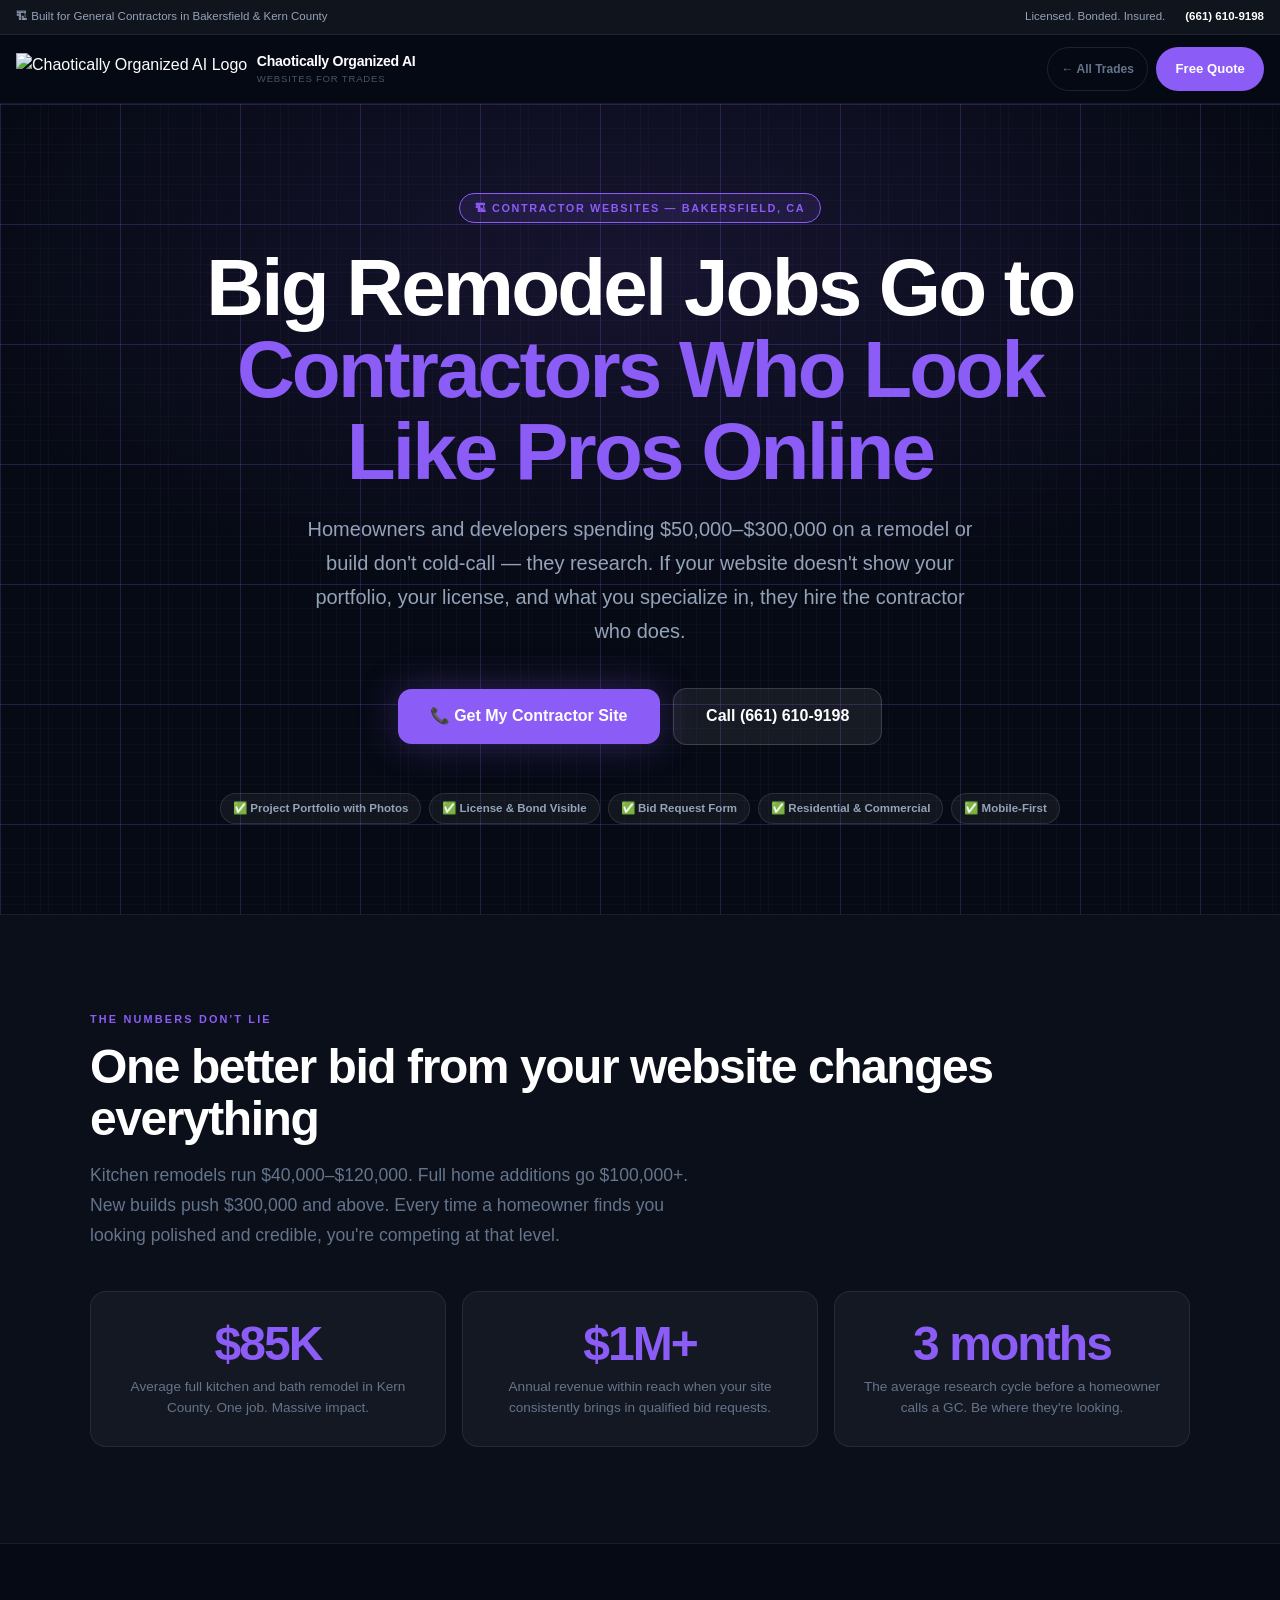
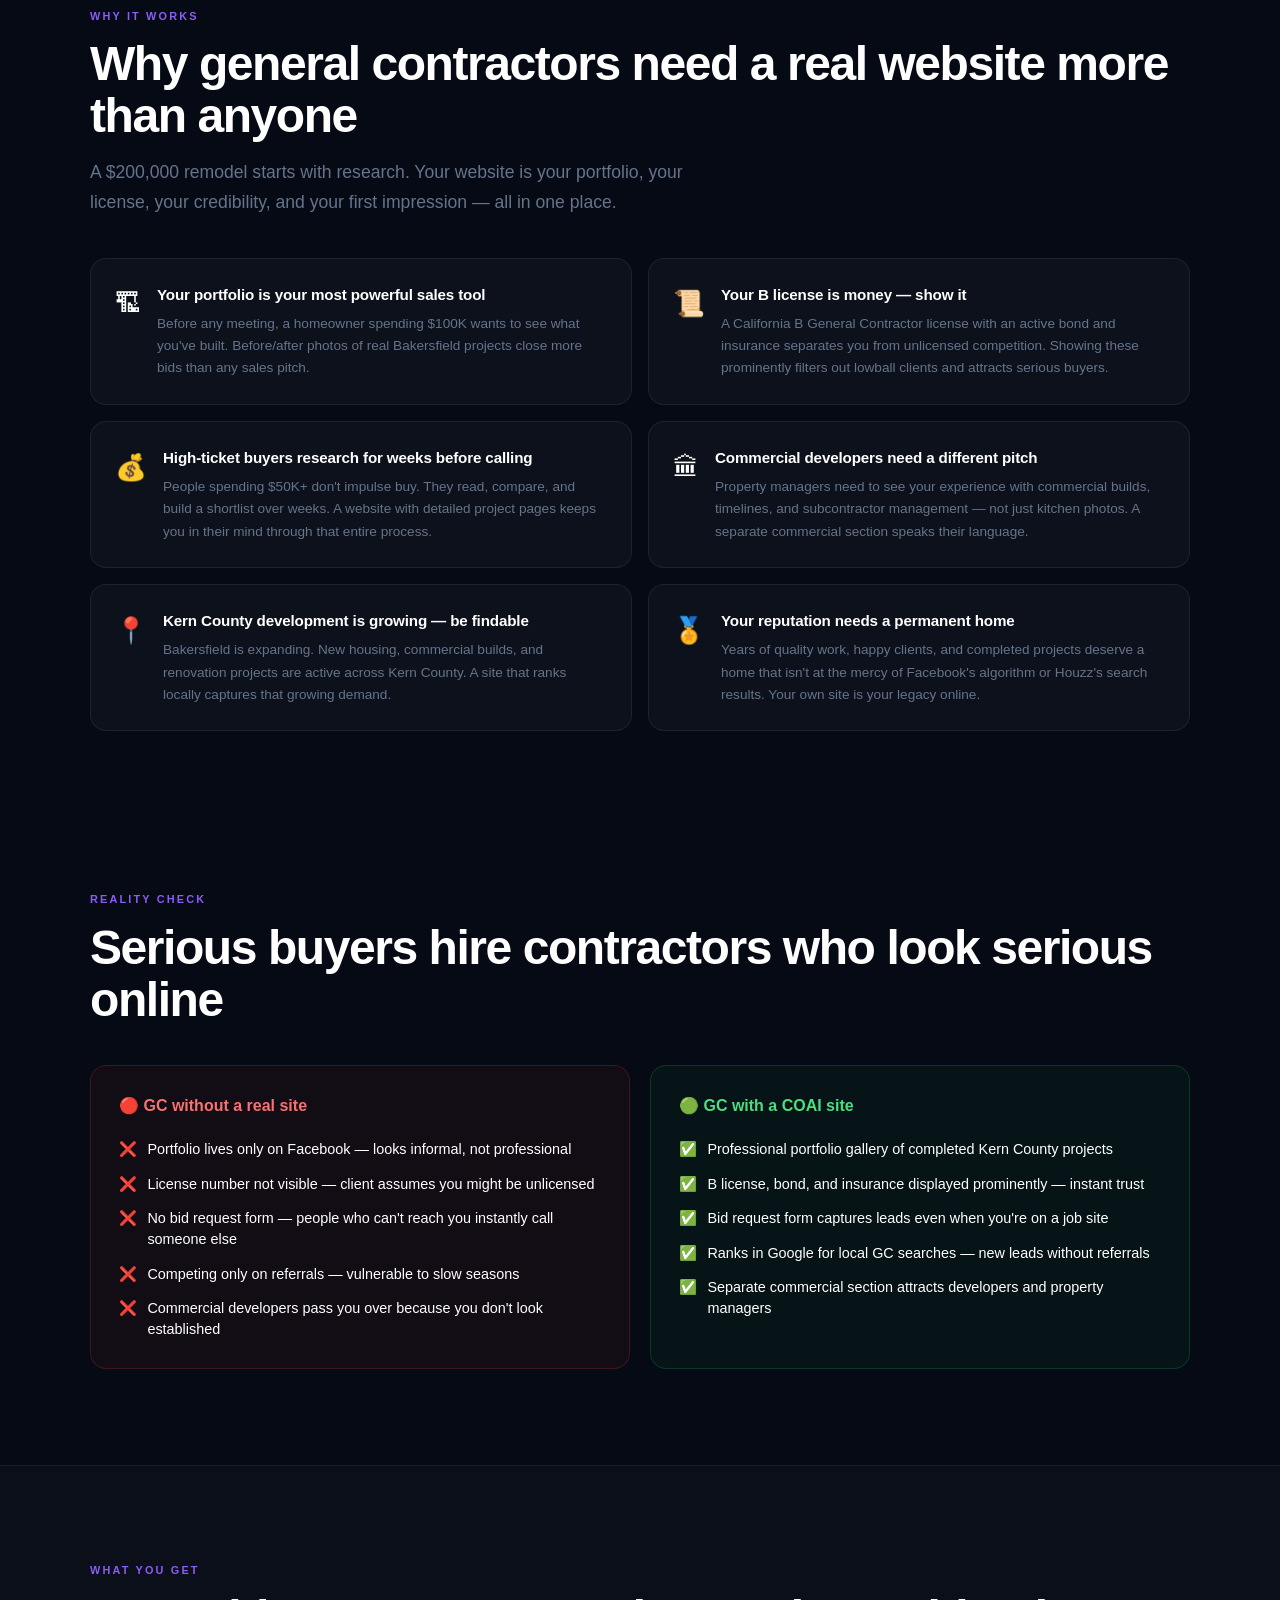
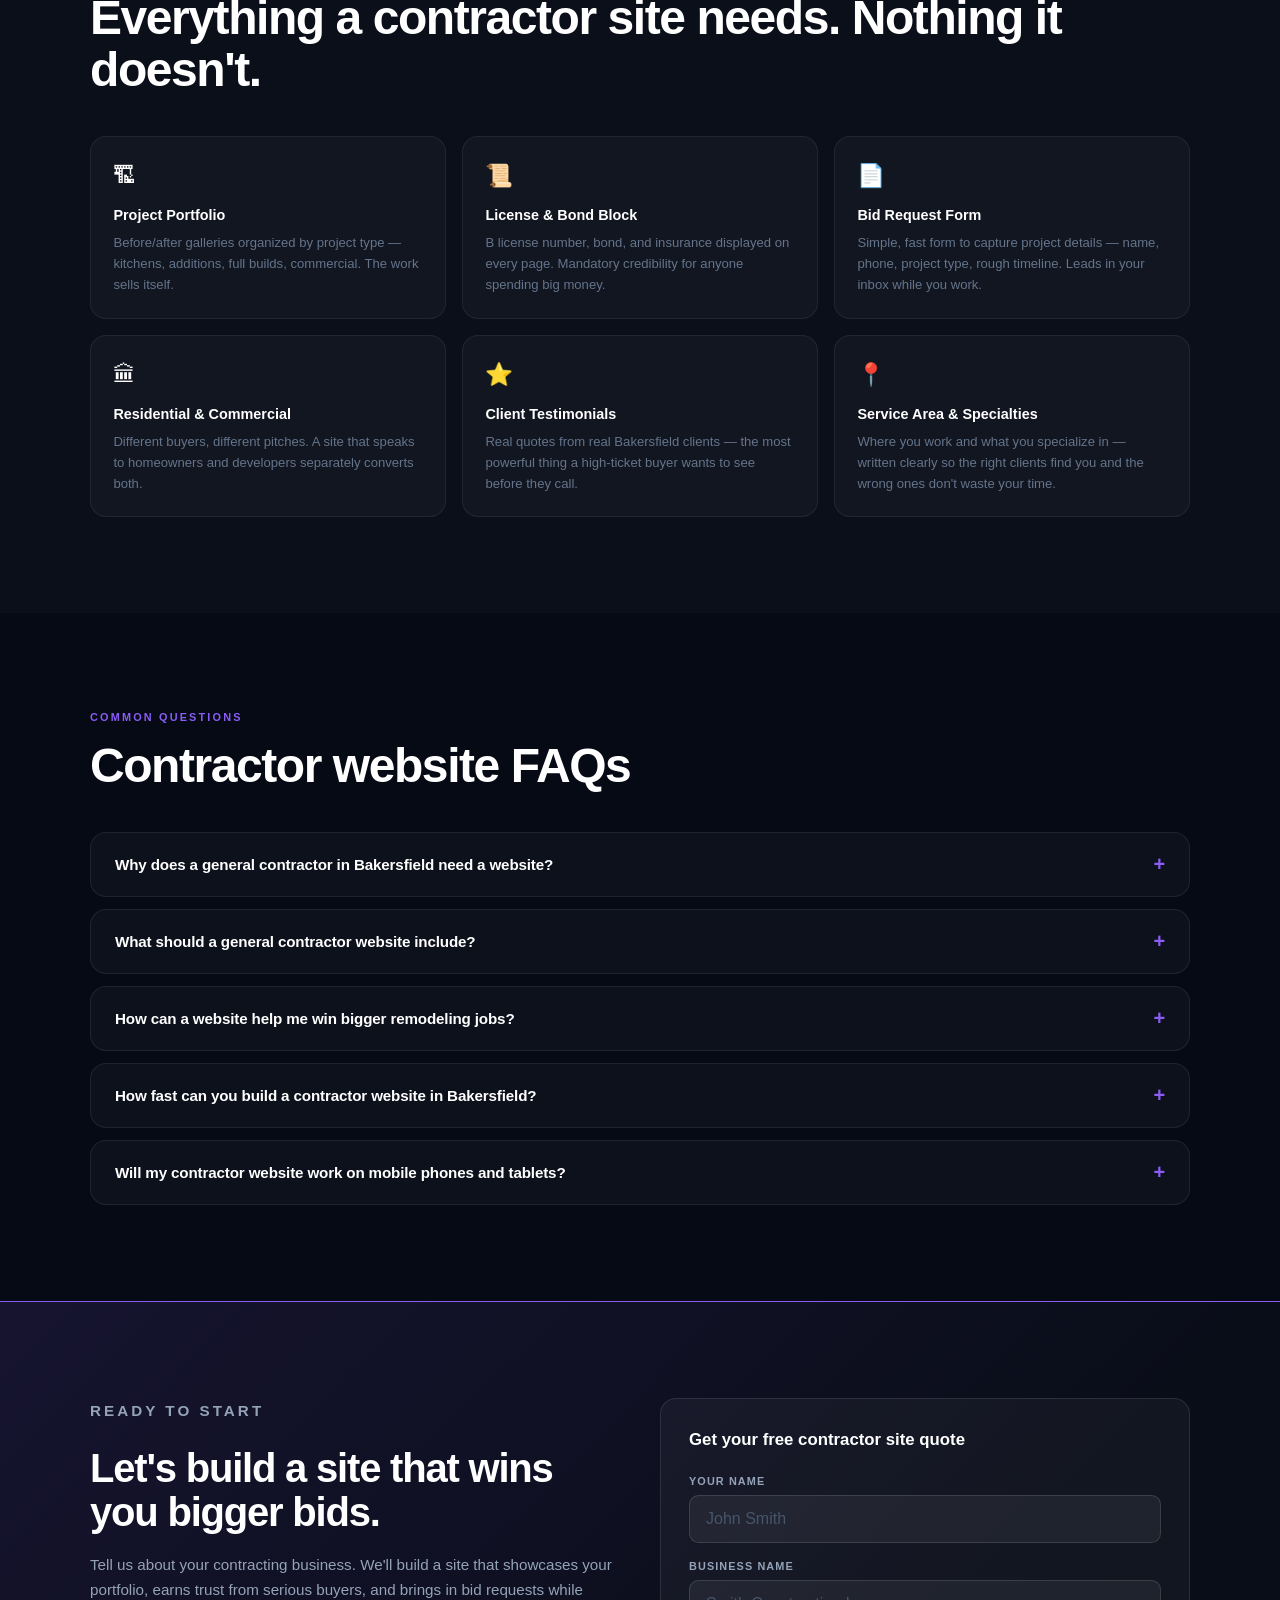
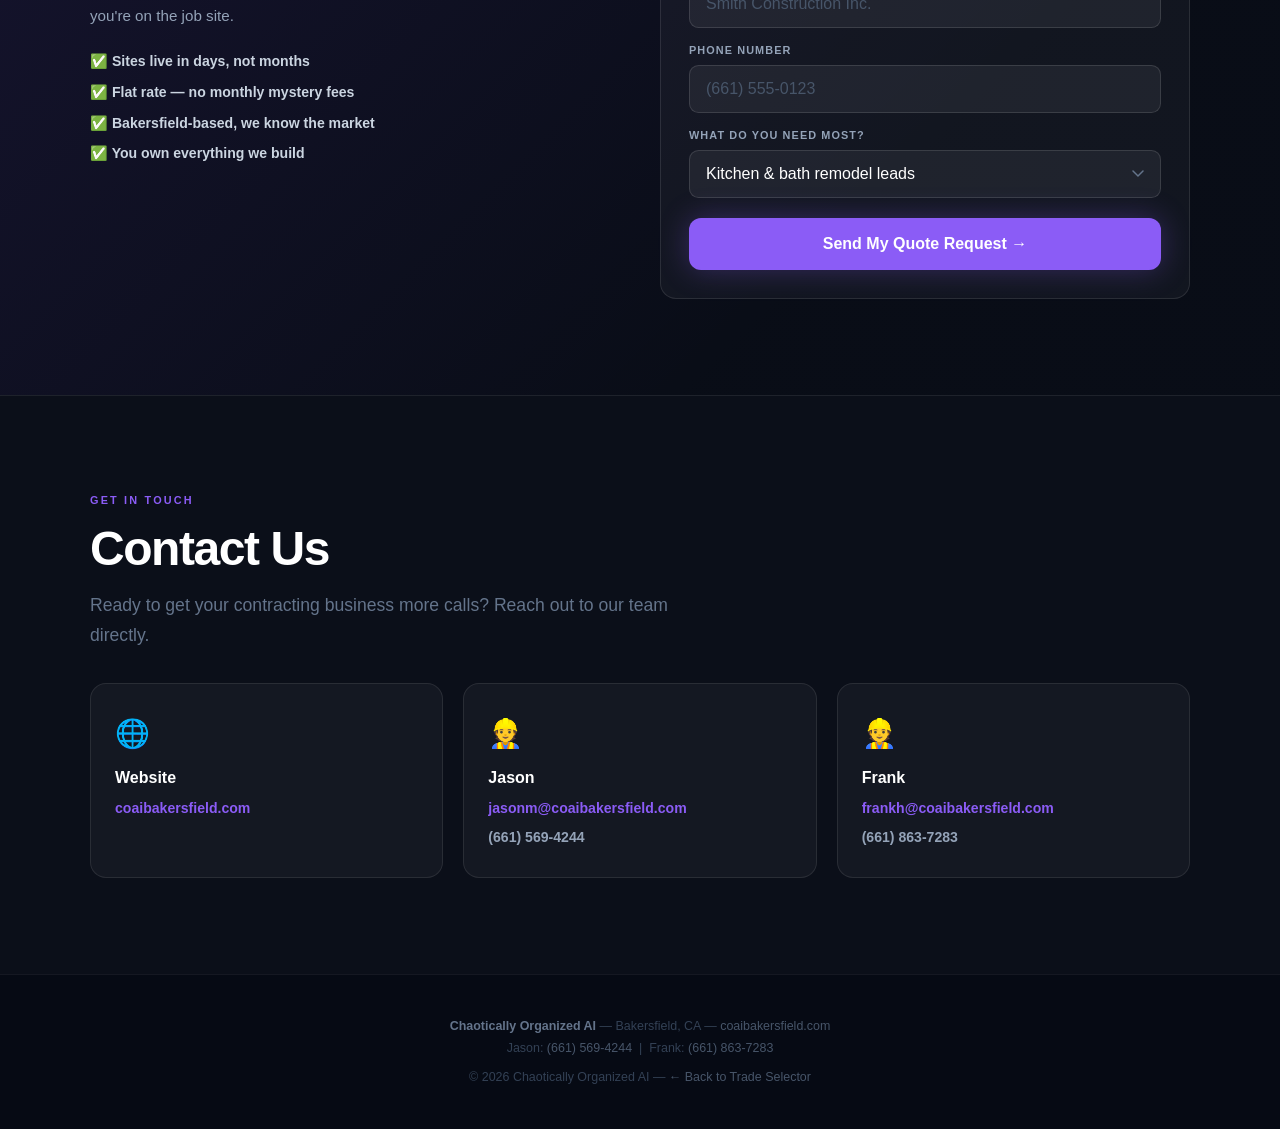
==== commit 37ba1b28: "feat: industrial SVG icons, trade-specific animations, contact section all pages" ====
--- a/contractor.html
+++ b/contractor.html
@@ -77,6 +77,8 @@
     <link rel="stylesheet" href="trade-page.css">
     <style>
         :root { --tc: #8b5cf6; --tc-dark: #6d28d9; --tc-light: rgba(139,92,246,0.12); --tc-glow: rgba(139,92,246,0.3); }
+        .hero-anim { position:absolute; inset:0; pointer-events:none; overflow:hidden; z-index:1; background-image:linear-gradient(rgba(139,92,246,.14) 1px,transparent 1px),linear-gradient(90deg,rgba(139,92,246,.14) 1px,transparent 1px),linear-gradient(rgba(139,92,246,.05) 1px,transparent 1px),linear-gradient(90deg,rgba(139,92,246,.05) 1px,transparent 1px); background-size:120px 120px,120px 120px,24px 24px,24px 24px; animation:bp-pulse 6s ease-in-out infinite alternate; }
+        @keyframes bp-pulse { 0%{opacity:.45} 100%{opacity:1} }
     </style>
 </head>
 <body>
@@ -100,6 +102,7 @@
     <section class="hero">
         <div class="hero-bg"></div>
         <div class="hero-bg-grid"></div>
+        <div class="hero-anim"></div>
         <div class="hero-content">
             <div class="hero-badge">&#127959; Contractor Websites — Bakersfield, CA</div>
             <h1>Big Remodel Jobs Go to<br><span class="accent">Contractors Who Look Like Pros Online</span></h1>
@@ -250,9 +253,38 @@
             </div>
         </div>
     </section>
+    <section class="contact-section" id="contact">
+        <div class="container">
+            <p class="section-label">Get In Touch</p>
+            <h2 class="section-title">Contact Us</h2>
+            <p class="section-body">Ready to get your contracting business more calls? Reach out to our team directly.</p>
+            <div class="contact-cards">
+                <div class="contact-card">
+                    <div class="contact-card-icon">&#127760;</div>
+                    <strong>Website</strong>
+                    <a href="https://coaibakersfield.com" target="_blank" rel="noopener">coaibakersfield.com</a>
+                </div>
+                <div class="contact-card">
+                    <div class="contact-card-icon">&#128119;</div>
+                    <strong>Jason</strong>
+                    <a href="mailto:jasonm@coaibakersfield.com">jasonm@coaibakersfield.com</a>
+                    <a href="tel:6615694244" class="contact-phone">(661) 569-4244</a>
+                </div>
+                <div class="contact-card">
+                    <div class="contact-card-icon">&#128119;</div>
+                    <strong>Frank</strong>
+                    <a href="mailto:frankh@coaibakersfield.com">frankh@coaibakersfield.com</a>
+                    <a href="tel:6618637283" class="contact-phone">(661) 863-7283</a>
+                </div>
+            </div>
+        </div>
+    </section>
     <footer>
-        <strong>Chaotically Organized AI</strong> &mdash; Bakersfield, CA &mdash; <a href="tel:6616109198">(661) 610-9198</a><br>
-        <span style="margin-top:0.4rem;display:block;">&copy; 2026 &mdash; <a href="index.html">&#8592; Back to Trade Selector</a></span>
+        <address style="font-style:normal;">
+            <strong>Chaotically Organized AI</strong> &mdash; Bakersfield, CA &mdash; <a href="https://coaibakersfield.com">coaibakersfield.com</a><br>
+            Jason: <a href="tel:6615694244">(661) 569-4244</a> &nbsp;|&nbsp; Frank: <a href="tel:6618637283">(661) 863-7283</a>
+        </address>
+        <span style="margin-top:0.4rem;display:block;">&copy; 2026 Chaotically Organized AI &mdash; <a href="index.html">&#8592; Back to Trade Selector</a></span>
     </footer>
     <script>
         document.querySelectorAll('.faq-question').forEach(btn => {
--- a/trade-page.css
+++ b/trade-page.css
@@ -646,6 +646,60 @@
 .form-submit:hover { opacity: 0.87; transform: translateY(-1px); }
 .form-submit:active { transform: scale(0.98); }
 
+/* ---- Contact Section ---- */
+.contact-section {
+    background: rgba(255,255,255,0.02);
+    border-top: 1px solid rgba(255,255,255,0.08);
+}
+
+.contact-cards {
+    display: grid;
+    grid-template-columns: 1fr;
+    gap: 1.25rem;
+    margin-top: 2rem;
+}
+
+@media (min-width: 600px) { .contact-cards { grid-template-columns: repeat(3, 1fr); } }
+
+.contact-card {
+    background: rgba(255,255,255,0.04);
+    border: 1px solid rgba(255,255,255,0.09);
+    border-radius: var(--radius);
+    padding: 1.75rem 1.5rem;
+    display: flex;
+    flex-direction: column;
+    gap: 0.45rem;
+    transition: border-color 0.2s, background 0.2s;
+}
+
+.contact-card:hover { border-color: var(--tc); background: var(--tc-light); }
+
+.contact-card-icon { font-size: 1.75rem; margin-bottom: 0.25rem; }
+
+.contact-card strong {
+    font-size: 1rem;
+    font-weight: 800;
+    color: white;
+    display: block;
+}
+
+.contact-card a {
+    display: block;
+    color: var(--tc);
+    text-decoration: none;
+    font-size: 0.88rem;
+    font-weight: 600;
+    transition: opacity 0.2s;
+    word-break: break-all;
+}
+
+.contact-card a:hover { opacity: 0.78; }
+
+.contact-card .contact-phone {
+    color: #94a3b8 !important;
+    font-weight: 700;
+}
+
 /* ---- Footer ---- */
 footer {
     padding: 2.5rem 1.25rem;
